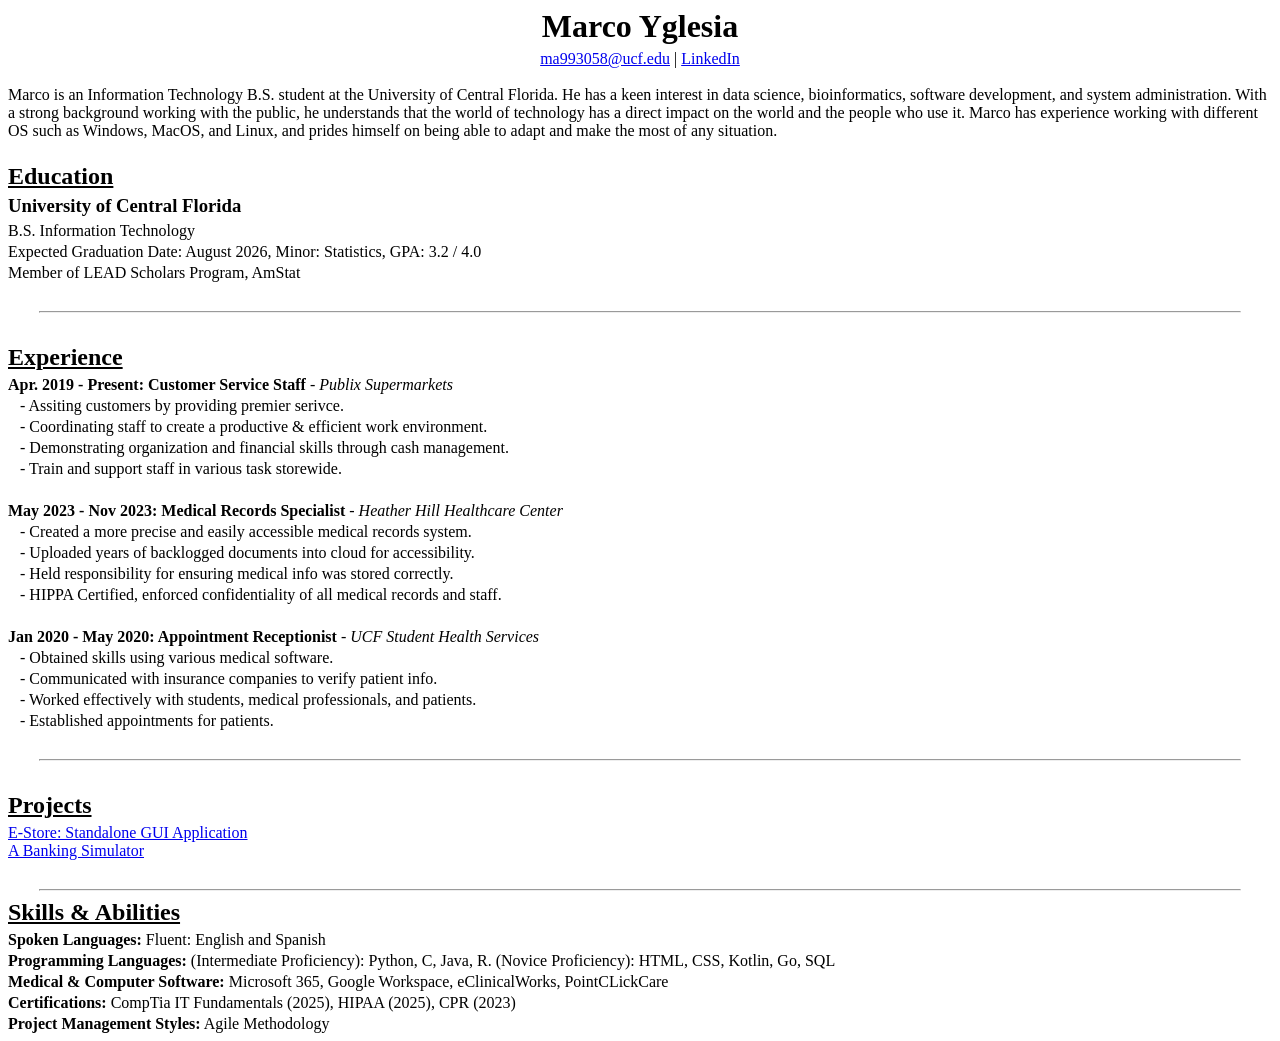
==== index.html @ aad91564 "Update index.html" ====
<!DOCTYPE html>
<html lang="en">
<head>
    <meta charset="UTF-8">
    <title>
        Resume - Marco Yglesia
    </title>

    <style>
    address {
        font-style: normal;
    }
    h1, h2, h3, p {
        margin: 5px 0;
    }
    p {
    margin: 3px 0;
    }
</style>
    
</head>



<body>
    <header>
        <h1 align="center">
            Marco Yglesia
        </h1>

        <address align = "center">
            <a href = "mailto:ma993058@ucf.edu">ma993058@ucf.edu</a>
                 |
            <a href = "https://www.linkedin.com/in/marco-yglesia-aba0831a2/" target="_blank">LinkedIn</a>
        </address>
    </header>

    <main>
        <section>
            <br>
            Marco is an Information Technology B.S. student at the University of Central Florida. He has a keen interest in data science, bioinformatics,
            software development, and system administration. With a strong background working with the public, he understands that the world of technology has a
            direct impact on the world and the people who use it. Marco has experience working with different OS such as Windows, MacOS, and Linux, and prides himself
            on being able to adapt and make the most of any situation.
            <br>
            <br>
        </section>

        <section>
            <h2><u>Education</u></h2>
            <article>
                <h3>University of Central Florida</h3>
                <p>B.S. Information Technology</p>
                <p>Expected Graduation Date: August 2026, Minor: Statistics, GPA: 3.2 / 4.0</p>
                <p>Member of LEAD Scholars Program, AmStat</p>

            </article>
        </section>

        <br>
        <hr width="95%">
        <br>

        <section>
            <h2><u>Experience</u></h2>
            <article>
                <p><b>Apr. 2019 - Present: Customer Service Staff</b> - <i>Publix Supermarkets</i> </p>
                <p>&nbsp;&nbsp;&nbsp;- Assiting customers by providing premier serivce.</p>
                <p>&nbsp;&nbsp;&nbsp;- Coordinating staff to create a productive & efficient work environment.</p>
                <p>&nbsp;&nbsp;&nbsp;- Demonstrating organization and financial skills through cash management.</p>
                <p>&nbsp;&nbsp;&nbsp;- Train and support staff in various task storewide.</p>
                <p>&nbsp;</p>

                <p><b>May 2023 - Nov 2023: Medical Records Specialist</b> - <i>Heather Hill Healthcare Center</i></p>
                <p>&nbsp;&nbsp;&nbsp;- Created a more precise and easily accessible medical records system.</p>
                <p>&nbsp;&nbsp;&nbsp;- Uploaded years of backlogged documents into cloud for accessibility.</p>
                <p>&nbsp;&nbsp;&nbsp;- Held responsibility for ensuring medical info was stored correctly.</p>
                <p>&nbsp;&nbsp;&nbsp;- HIPPA Certified, enforced confidentiality of all medical records and staff.</p>
                <p>&nbsp;</p>

                <p><b>Jan 2020 - May 2020: Appointment Receptionist</b> - <i>UCF Student Health Services</i></p>
                <p>&nbsp;&nbsp;&nbsp;- Obtained skills using various medical software.</p>
                <p>&nbsp;&nbsp;&nbsp;- Communicated with insurance companies to verify patient info.</p>
                <p>&nbsp;&nbsp;&nbsp;- Worked effectively with students, medical professionals, and patients.</p>
                <p>&nbsp;&nbsp;&nbsp;- Established appointments for patients.</p>
                <p>&nbsp;</p>
            </article>
        </section>

        <hr width="95%">
        <br>

        <section>
            <h2><u>Projects</u></h2>
            <a href = "Resume_Project1.html" target="_blank">E-Store: Standalone GUI Application</a>
            <br>
            <a href = "Resume_Project2.html" target="_blank">A Banking Simulator</a>



            <p></p>

        </section>

        <br>
        <hr width="95%">

        <section>
            <h2><u>Skills & Abilities</u></h2>
            <p><b>Spoken Languages:</b>&nbsp;Fluent: English and Spanish</p>
            <p><b>Programming Languages:</b>&nbsp;(Intermediate Proficiency): Python, C, Java, R. (Novice Proficiency): HTML, CSS, Kotlin, Go, SQL</p>
            <p><b>Medical & Computer Software:</b>&nbsp;Microsoft 365, Google Workspace, eClinicalWorks, PointCLickCare</p>
            <p><b>Certifications:</b>&nbsp;CompTia IT Fundamentals (2025), HIPAA (2025), CPR (2023)</p>
            <p><b>Project Management Styles:</b>&nbsp;Agile Methodology</p>
        </section>

    </main>
</body>
</html>
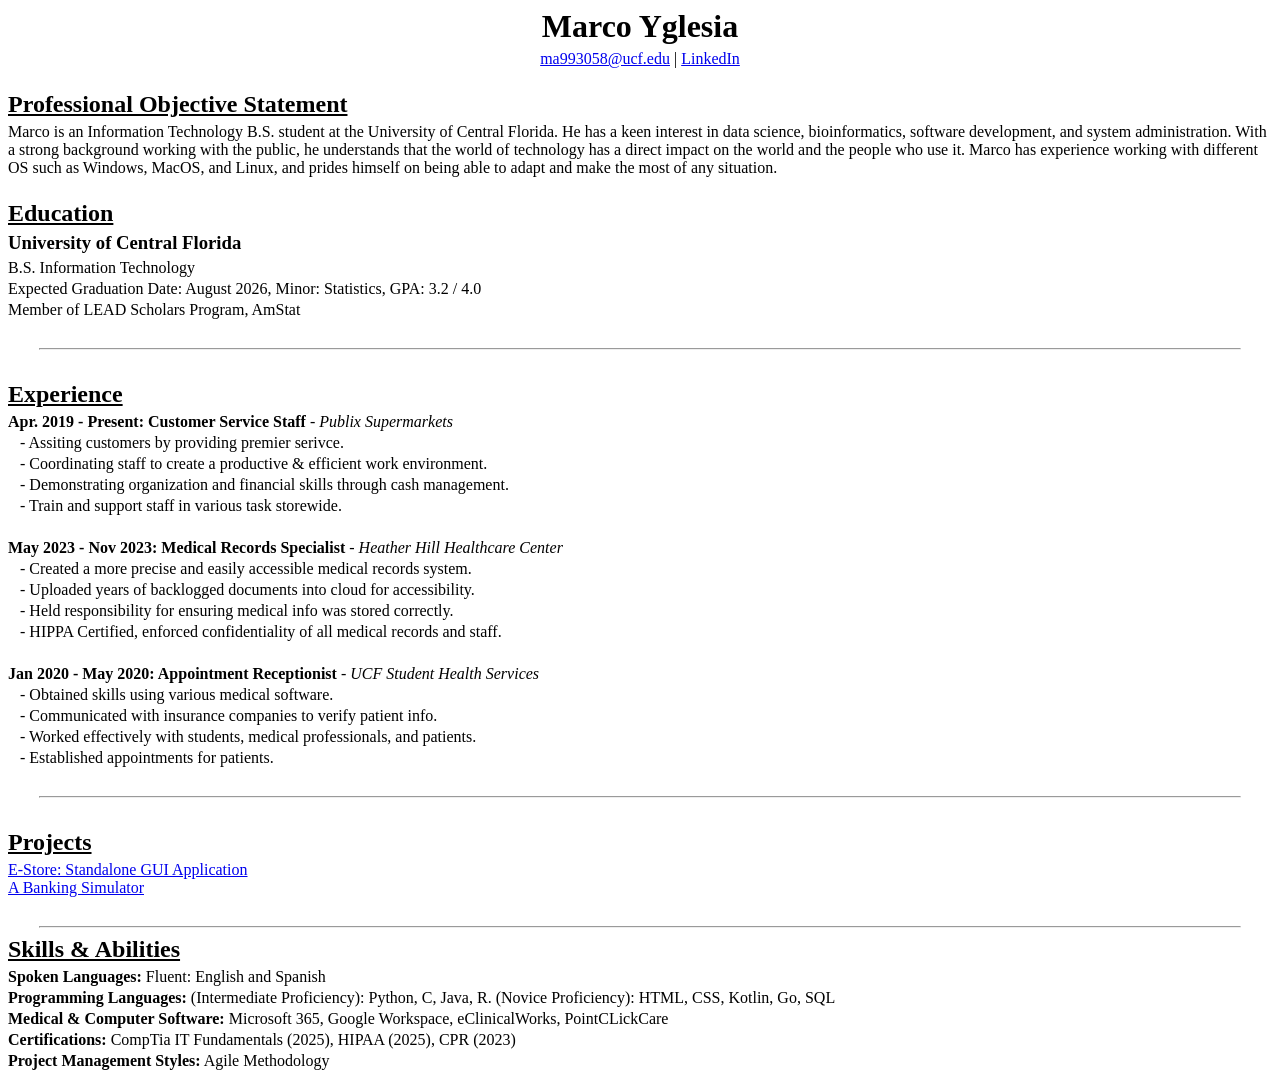
==== commit 61aafc29: "Update index.html" ====
--- a/index.html
+++ b/index.html
@@ -13,9 +13,15 @@
     h1, h2, h3, p {
         margin: 5px 0;
     }
+        h1 { 
+            text-align: center;
+        }
     p {
     margin: 3px 0;
     }
+    hr {
+    width: 95%;
+}
 </style>
     
 </head>
@@ -24,7 +30,7 @@
 
 <body>
     <header>
-        <h1 align="center">
+        <h1>
             Marco Yglesia
         </h1>
 
@@ -38,6 +44,7 @@
     <main>
         <section>
             <br>
+            <h2><u>Professional Objective Statement</u></h2>
             Marco is an Information Technology B.S. student at the University of Central Florida. He has a keen interest in data science, bioinformatics,
             software development, and system administration. With a strong background working with the public, he understands that the world of technology has a
             direct impact on the world and the people who use it. Marco has experience working with different OS such as Windows, MacOS, and Linux, and prides himself
@@ -58,12 +65,12 @@
         </section>
 
         <br>
-        <hr width="95%">
+        <hr>
         <br>
 
         <section>
             <h2><u>Experience</u></h2>
-            <article>
+    
                 <p><b>Apr. 2019 - Present: Customer Service Staff</b> - <i>Publix Supermarkets</i> </p>
                 <p>&nbsp;&nbsp;&nbsp;- Assiting customers by providing premier serivce.</p>
                 <p>&nbsp;&nbsp;&nbsp;- Coordinating staff to create a productive & efficient work environment.</p>
@@ -84,10 +91,9 @@
                 <p>&nbsp;&nbsp;&nbsp;- Worked effectively with students, medical professionals, and patients.</p>
                 <p>&nbsp;&nbsp;&nbsp;- Established appointments for patients.</p>
                 <p>&nbsp;</p>
-            </article>
         </section>
 
-        <hr width="95%">
+        <hr>
         <br>
 
         <section>
@@ -103,7 +109,7 @@
         </section>
 
         <br>
-        <hr width="95%">
+        <hr>
 
         <section>
             <h2><u>Skills & Abilities</u></h2>
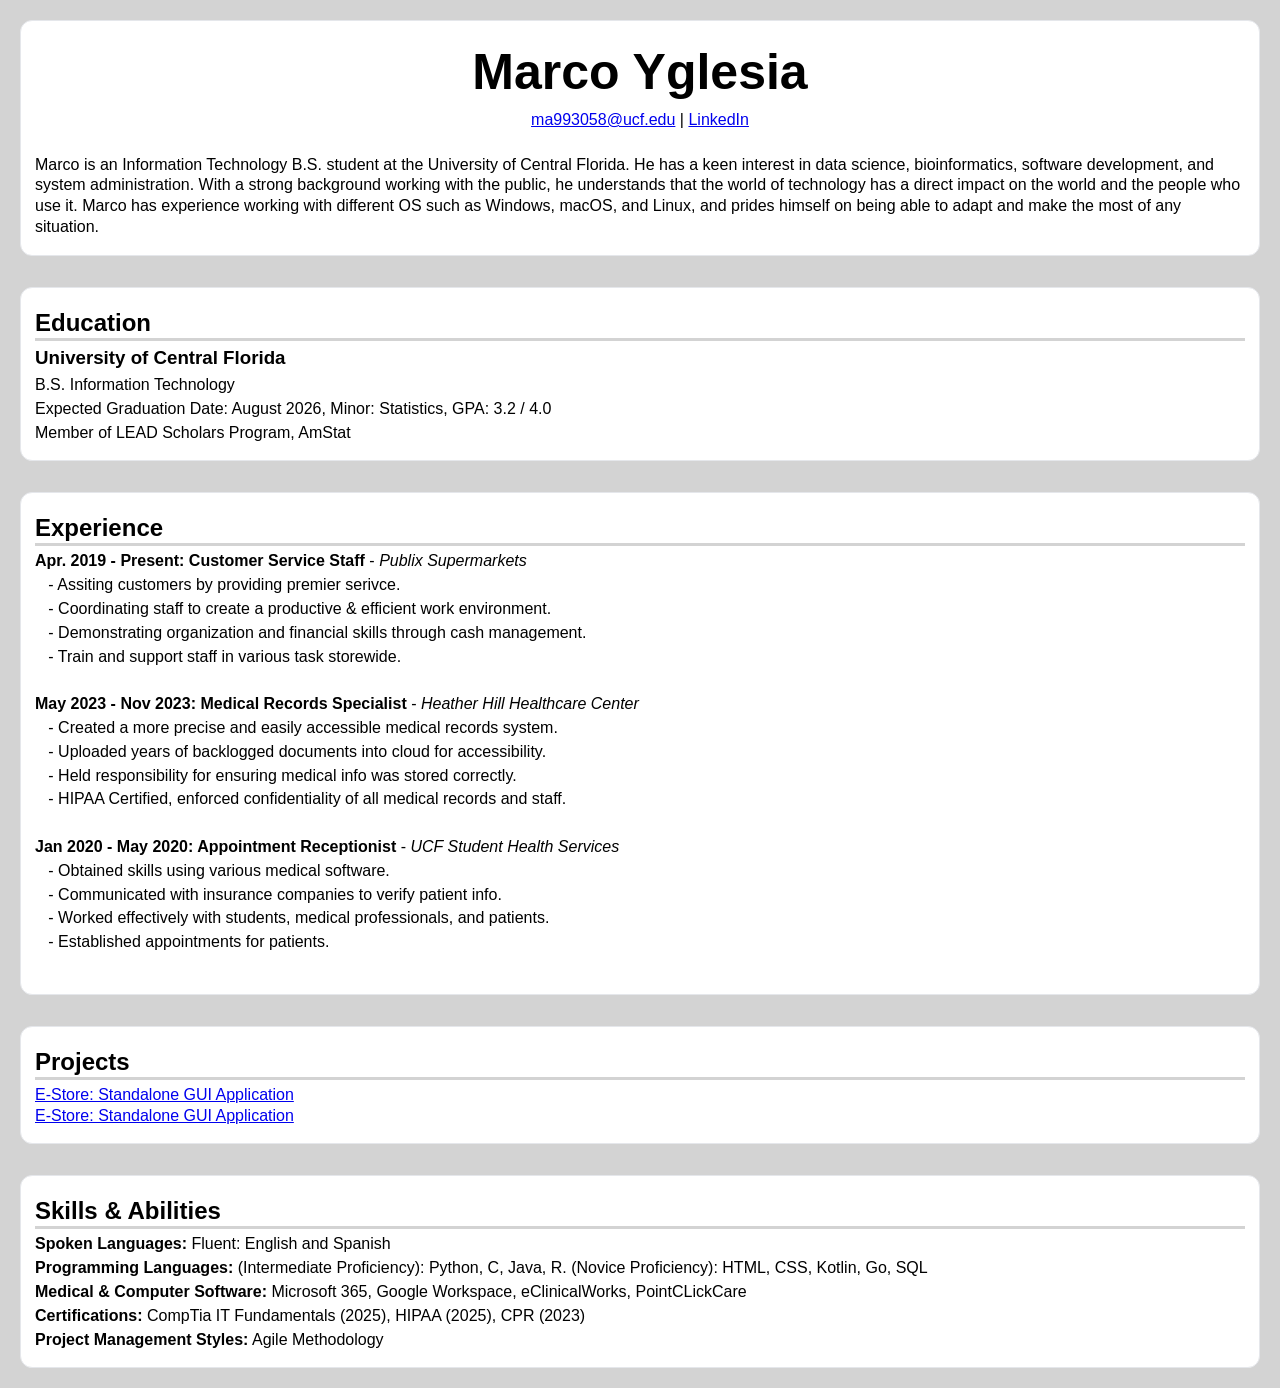
==== commit 4f0bda04: "Rename Resume.html to index.html" ====
--- a/index.html
+++ b/index.html
@@ -1,125 +1,112 @@
 <!DOCTYPE html>
 <html lang="en">
 <head>
+    <link rel="stylesheet" href="ResumeStyle.css">
     <meta charset="UTF-8">
+    <meta name="viewport" content="width=device-width, initial-scale=1.0">
     <title>
         Resume - Marco Yglesia
     </title>
+</head>
 
-    <style>
+<style>
     address {
         font-style: normal;
     }
     h1, h2, h3, p {
         margin: 5px 0;
     }
-        h1 { 
-            text-align: center;
-        }
     p {
-    margin: 3px 0;
+        margin: 3px 0;
     }
-    hr {
-    width: 95%;
-}
 </style>
-    
-</head>
+
+<body>
+<header class="card">
+    <h1>
+        Marco Yglesia
+    </h1>
+    <address align = "center">
+        <a href = "mailto:ma993058@ucf.edu" target="_blank">ma993058@ucf.edu</a>
+        |
+        <a href = "https://www.linkedin.com/in/marco-yglesia-aba0831a2/" target="_blank">LinkedIn</a>
+    </address>
+    <br>
+    <p>
+        Marco is an Information Technology B.S. student at the University of Central Florida. He has a keen interest in data science, bioinformatics,
+        software development, and system administration. With a strong background working with the public, he understands that the world of technology has a
+        direct impact on the world and the people who use it. Marco has experience working with different OS such as Windows, macOS, and Linux, and prides himself
+        on being able to adapt and make the most of any situation.
+    </p>
+</header>
+
+<br>
+
+<main>
+    <section class="card">
+        <h2>Education</h2>
+        <article>
+            <h3>University of Central Florida</h3>
+            <p>B.S. Information Technology</p>
+            <p>Expected Graduation Date: August 2026, Minor: Statistics, GPA: 3.2 / 4.0</p>
+            <p>Member of LEAD Scholars Program, AmStat</p>
+
+        </article>
+    </section>
+
+    <br>
+
+    <section class="card">
+        <h2>Experience</h2>
+        <article>
+            <p><b>Apr. 2019 - Present: Customer Service Staff</b> - <i>Publix Supermarkets</i> </p>
+            <p>&nbsp;&nbsp;&nbsp;- Assiting customers by providing premier serivce.</p>
+            <p>&nbsp;&nbsp;&nbsp;- Coordinating staff to create a productive & efficient work environment.</p>
+            <p>&nbsp;&nbsp;&nbsp;- Demonstrating organization and financial skills through cash management.</p>
+            <p>&nbsp;&nbsp;&nbsp;- Train and support staff in various task storewide.</p>
+            <p>&nbsp;</p>
+
+            <p><b>May 2023 - Nov 2023: Medical Records Specialist</b> - <i>Heather Hill Healthcare Center</i></p>
+            <p>&nbsp;&nbsp;&nbsp;- Created a more precise and easily accessible medical records system.</p>
+            <p>&nbsp;&nbsp;&nbsp;- Uploaded years of backlogged documents into cloud for accessibility.</p>
+            <p>&nbsp;&nbsp;&nbsp;- Held responsibility for ensuring medical info was stored correctly.</p>
+            <p>&nbsp;&nbsp;&nbsp;- HIPAA Certified, enforced confidentiality of all medical records and staff.</p>
+            <p>&nbsp;</p>
+
+            <p><b>Jan 2020 - May 2020: Appointment Receptionist</b> - <i>UCF Student Health Services</i></p>
+            <p>&nbsp;&nbsp;&nbsp;- Obtained skills using various medical software.</p>
+            <p>&nbsp;&nbsp;&nbsp;- Communicated with insurance companies to verify patient info.</p>
+            <p>&nbsp;&nbsp;&nbsp;- Worked effectively with students, medical professionals, and patients.</p>
+            <p>&nbsp;&nbsp;&nbsp;- Established appointments for patients.</p>
+            <p>&nbsp;</p>
+        </article>
+    </section>
+
+    <br>
+
+    <section class="card">
+        <h2>Projects</h2>
+        <a href = "mailto:ma993058@ucf.edu" target="_blank">E-Store: Standalone GUI Application</a>
+        <br>
+        <a href = "mailto:ma993058@ucf.edu" target="_blank">E-Store: Standalone GUI Application</a>
 
 
 
-<body>
-    <header>
-        <h1>
-            Marco Yglesia
-        </h1>
+        <p></p>
 
-        <address align = "center">
-            <a href = "mailto:ma993058@ucf.edu">ma993058@ucf.edu</a>
-                 |
-            <a href = "https://www.linkedin.com/in/marco-yglesia-aba0831a2/" target="_blank">LinkedIn</a>
-        </address>
-    </header>
+    </section>
 
-    <main>
-        <section>
-            <br>
-            <h2><u>Professional Objective Statement</u></h2>
-            Marco is an Information Technology B.S. student at the University of Central Florida. He has a keen interest in data science, bioinformatics,
-            software development, and system administration. With a strong background working with the public, he understands that the world of technology has a
-            direct impact on the world and the people who use it. Marco has experience working with different OS such as Windows, MacOS, and Linux, and prides himself
-            on being able to adapt and make the most of any situation.
-            <br>
-            <br>
-        </section>
+    <br>
 
-        <section>
-            <h2><u>Education</u></h2>
-            <article>
-                <h3>University of Central Florida</h3>
-                <p>B.S. Information Technology</p>
-                <p>Expected Graduation Date: August 2026, Minor: Statistics, GPA: 3.2 / 4.0</p>
-                <p>Member of LEAD Scholars Program, AmStat</p>
+    <section class="card">
+        <h2>Skills & Abilities</h2>
+        <p><b>Spoken Languages:</b>&nbsp;Fluent: English and Spanish</p>
+        <p><b>Programming Languages:</b>&nbsp;(Intermediate Proficiency): Python, C, Java, R. (Novice Proficiency): HTML, CSS, Kotlin, Go, SQL</p>
+        <p><b>Medical & Computer Software:</b>&nbsp;Microsoft 365, Google Workspace, eClinicalWorks, PointCLickCare</p>
+        <p><b>Certifications:</b>&nbsp;CompTia IT Fundamentals (2025), HIPAA (2025), CPR (2023)</p>
+        <p><b>Project Management Styles:</b>&nbsp;Agile Methodology</p>
+    </section>
 
-            </article>
-        </section>
-
-        <br>
-        <hr>
-        <br>
-
-        <section>
-            <h2><u>Experience</u></h2>
-    
-                <p><b>Apr. 2019 - Present: Customer Service Staff</b> - <i>Publix Supermarkets</i> </p>
-                <p>&nbsp;&nbsp;&nbsp;- Assiting customers by providing premier serivce.</p>
-                <p>&nbsp;&nbsp;&nbsp;- Coordinating staff to create a productive & efficient work environment.</p>
-                <p>&nbsp;&nbsp;&nbsp;- Demonstrating organization and financial skills through cash management.</p>
-                <p>&nbsp;&nbsp;&nbsp;- Train and support staff in various task storewide.</p>
-                <p>&nbsp;</p>
-
-                <p><b>May 2023 - Nov 2023: Medical Records Specialist</b> - <i>Heather Hill Healthcare Center</i></p>
-                <p>&nbsp;&nbsp;&nbsp;- Created a more precise and easily accessible medical records system.</p>
-                <p>&nbsp;&nbsp;&nbsp;- Uploaded years of backlogged documents into cloud for accessibility.</p>
-                <p>&nbsp;&nbsp;&nbsp;- Held responsibility for ensuring medical info was stored correctly.</p>
-                <p>&nbsp;&nbsp;&nbsp;- HIPPA Certified, enforced confidentiality of all medical records and staff.</p>
-                <p>&nbsp;</p>
-
-                <p><b>Jan 2020 - May 2020: Appointment Receptionist</b> - <i>UCF Student Health Services</i></p>
-                <p>&nbsp;&nbsp;&nbsp;- Obtained skills using various medical software.</p>
-                <p>&nbsp;&nbsp;&nbsp;- Communicated with insurance companies to verify patient info.</p>
-                <p>&nbsp;&nbsp;&nbsp;- Worked effectively with students, medical professionals, and patients.</p>
-                <p>&nbsp;&nbsp;&nbsp;- Established appointments for patients.</p>
-                <p>&nbsp;</p>
-        </section>
-
-        <hr>
-        <br>
-
-        <section>
-            <h2><u>Projects</u></h2>
-            <a href = "Resume_Project1.html" target="_blank">E-Store: Standalone GUI Application</a>
-            <br>
-            <a href = "Resume_Project2.html" target="_blank">A Banking Simulator</a>
-
-
-
-            <p></p>
-
-        </section>
-
-        <br>
-        <hr>
-
-        <section>
-            <h2><u>Skills & Abilities</u></h2>
-            <p><b>Spoken Languages:</b>&nbsp;Fluent: English and Spanish</p>
-            <p><b>Programming Languages:</b>&nbsp;(Intermediate Proficiency): Python, C, Java, R. (Novice Proficiency): HTML, CSS, Kotlin, Go, SQL</p>
-            <p><b>Medical & Computer Software:</b>&nbsp;Microsoft 365, Google Workspace, eClinicalWorks, PointCLickCare</p>
-            <p><b>Certifications:</b>&nbsp;CompTia IT Fundamentals (2025), HIPAA (2025), CPR (2023)</p>
-            <p><b>Project Management Styles:</b>&nbsp;Agile Methodology</p>
-        </section>
-
-    </main>
+</main>
 </body>
 </html>
--- a/ResumeStyle.css
+++ b/ResumeStyle.css
@@ -0,0 +1,55 @@
+body {
+    font-family: Arial, Helvetica, sans-serif;
+    background-color: LightGrey;
+    margin: 0;
+    padding: 15px;
+}
+
+body, main{
+    line-height: 1.3;
+}
+
+.card {
+    background: #ffffff;
+    border: 1px solid #e5e7eb;
+    border-radius: 12px;
+    padding: 14px;
+    margin: 5px;
+}
+
+
+h1 {
+    text-align: center;
+    font-size: 50px;
+    margin: 10px 0;
+}
+
+h2 {
+    border-bottom: lightgray 3px solid;
+}
+
+@media screen and (max-width: 412px) {
+    body{
+        padding: 10px;
+    }
+    h1 {
+        font-size: 30px;
+    }
+    .card {
+        padding: 10px;
+        border-radius: 10px;
+    }
+}
+
+@media screen and (max-width: 1024px) {
+    body {
+        padding: 25px;
+    }
+    h1 {
+        font-size: 55px;
+    }
+    .card {
+        padding: 20px;
+        border-radius: 15px;
+    }
+}
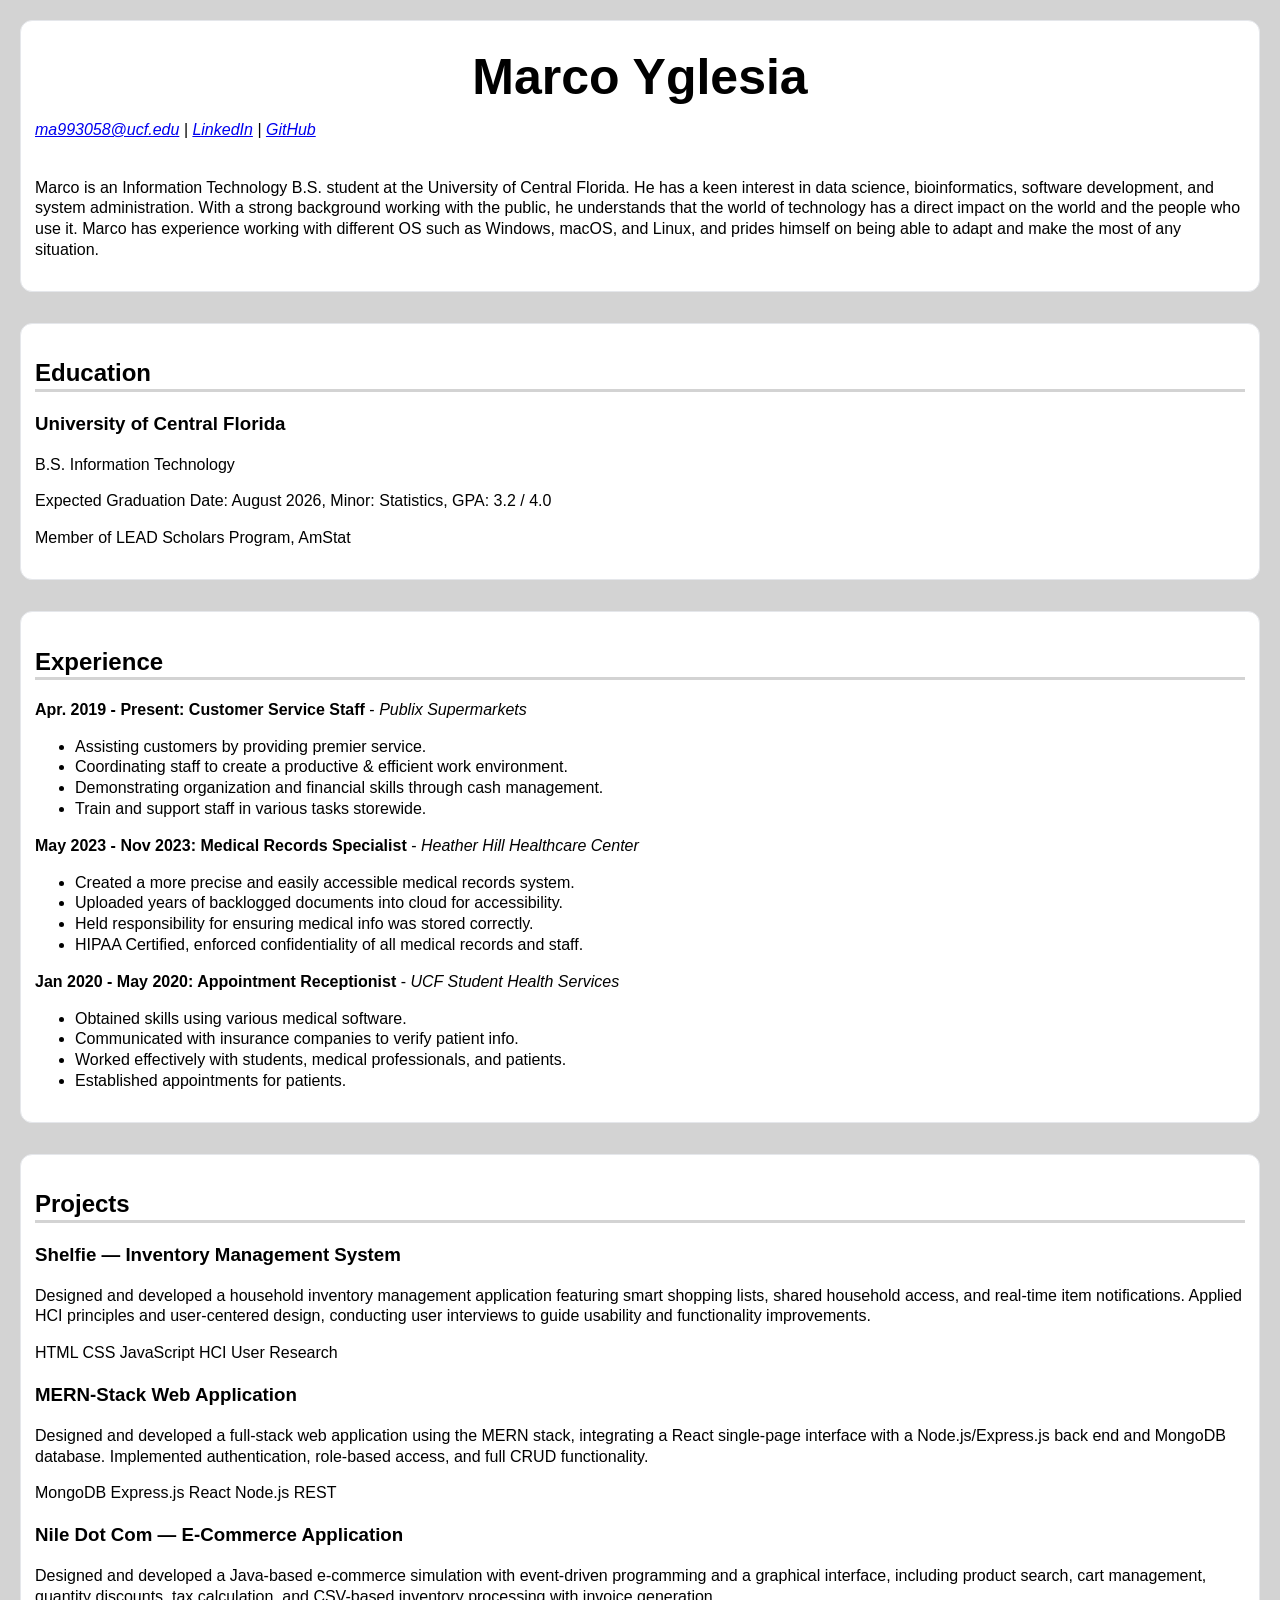
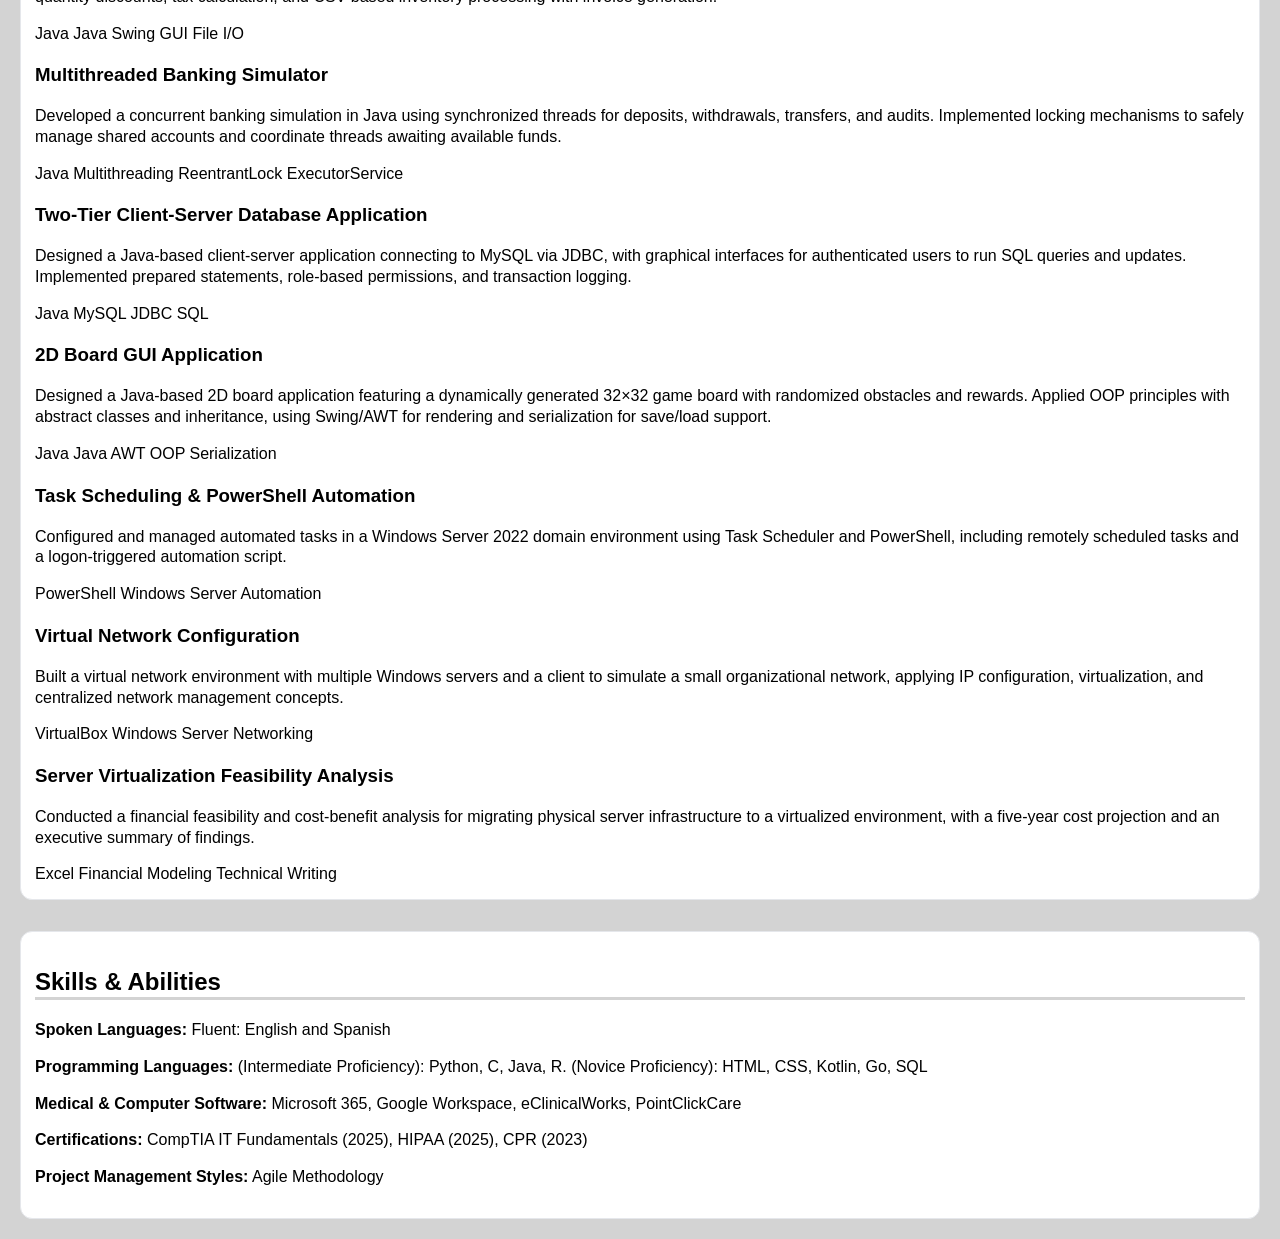
==== commit 9bb261de: "Update index.html" ====
--- a/index.html
+++ b/index.html
@@ -9,27 +9,17 @@
     </title>
 </head>
 
-<style>
-    address {
-        font-style: normal;
-    }
-    h1, h2, h3, p {
-        margin: 5px 0;
-    }
-    p {
-        margin: 3px 0;
-    }
-</style>
-
 <body>
 <header class="card">
     <h1>
         Marco Yglesia
     </h1>
-    <address align = "center">
-        <a href = "mailto:ma993058@ucf.edu" target="_blank">ma993058@ucf.edu</a>
+    <address>
+        <a href="mailto:ma993058@ucf.edu" target="_blank">ma993058@ucf.edu</a>
         |
-        <a href = "https://www.linkedin.com/in/marco-yglesia-aba0831a2/" target="_blank">LinkedIn</a>
+        <a href="https://www.linkedin.com/in/marco-yglesia-aba0831a2/" target="_blank">LinkedIn</a>
+        |
+        <a href="https://github.com/" target="_blank">GitHub</a>
     </address>
     <br>
     <p>
@@ -50,7 +40,6 @@
             <p>B.S. Information Technology</p>
             <p>Expected Graduation Date: August 2026, Minor: Statistics, GPA: 3.2 / 4.0</p>
             <p>Member of LEAD Scholars Program, AmStat</p>
-
         </article>
     </section>
 
@@ -59,26 +48,29 @@
     <section class="card">
         <h2>Experience</h2>
         <article>
-            <p><b>Apr. 2019 - Present: Customer Service Staff</b> - <i>Publix Supermarkets</i> </p>
-            <p>&nbsp;&nbsp;&nbsp;- Assiting customers by providing premier serivce.</p>
-            <p>&nbsp;&nbsp;&nbsp;- Coordinating staff to create a productive & efficient work environment.</p>
-            <p>&nbsp;&nbsp;&nbsp;- Demonstrating organization and financial skills through cash management.</p>
-            <p>&nbsp;&nbsp;&nbsp;- Train and support staff in various task storewide.</p>
-            <p>&nbsp;</p>
+            <p><b>Apr. 2019 - Present: Customer Service Staff</b> - <i>Publix Supermarkets</i></p>
+            <ul>
+                <li>Assisting customers by providing premier service.</li>
+                <li>Coordinating staff to create a productive & efficient work environment.</li>
+                <li>Demonstrating organization and financial skills through cash management.</li>
+                <li>Train and support staff in various tasks storewide.</li>
+            </ul>
 
             <p><b>May 2023 - Nov 2023: Medical Records Specialist</b> - <i>Heather Hill Healthcare Center</i></p>
-            <p>&nbsp;&nbsp;&nbsp;- Created a more precise and easily accessible medical records system.</p>
-            <p>&nbsp;&nbsp;&nbsp;- Uploaded years of backlogged documents into cloud for accessibility.</p>
-            <p>&nbsp;&nbsp;&nbsp;- Held responsibility for ensuring medical info was stored correctly.</p>
-            <p>&nbsp;&nbsp;&nbsp;- HIPAA Certified, enforced confidentiality of all medical records and staff.</p>
-            <p>&nbsp;</p>
+            <ul>
+                <li>Created a more precise and easily accessible medical records system.</li>
+                <li>Uploaded years of backlogged documents into cloud for accessibility.</li>
+                <li>Held responsibility for ensuring medical info was stored correctly.</li>
+                <li>HIPAA Certified, enforced confidentiality of all medical records and staff.</li>
+            </ul>
 
             <p><b>Jan 2020 - May 2020: Appointment Receptionist</b> - <i>UCF Student Health Services</i></p>
-            <p>&nbsp;&nbsp;&nbsp;- Obtained skills using various medical software.</p>
-            <p>&nbsp;&nbsp;&nbsp;- Communicated with insurance companies to verify patient info.</p>
-            <p>&nbsp;&nbsp;&nbsp;- Worked effectively with students, medical professionals, and patients.</p>
-            <p>&nbsp;&nbsp;&nbsp;- Established appointments for patients.</p>
-            <p>&nbsp;</p>
+            <ul>
+                <li>Obtained skills using various medical software.</li>
+                <li>Communicated with insurance companies to verify patient info.</li>
+                <li>Worked effectively with students, medical professionals, and patients.</li>
+                <li>Established appointments for patients.</li>
+            </ul>
         </article>
     </section>
 
@@ -86,14 +78,107 @@
 
     <section class="card">
         <h2>Projects</h2>
-        <a href = "mailto:ma993058@ucf.edu" target="_blank">E-Store: Standalone GUI Application</a>
-        <br>
-        <a href = "mailto:ma993058@ucf.edu" target="_blank">E-Store: Standalone GUI Application</a>
+        <div class="project-grid">
 
+            <article class="project">
+                <h3>Shelfie — Inventory Management System</h3>
+                <p>Designed and developed a household inventory management application featuring smart shopping lists, shared household access, and real-time item notifications. Applied HCI principles and user-centered design, conducting user interviews to guide usability and functionality improvements.</p>
+                <div class="tags">
+                    <span class="tag">HTML</span>
+                    <span class="tag">CSS</span>
+                    <span class="tag">JavaScript</span>
+                    <span class="tag">HCI</span>
+                    <span class="tag">User Research</span>
+                </div>
+            </article>
 
+            <article class="project">
+                <h3>MERN-Stack Web Application</h3>
+                <p>Designed and developed a full-stack web application using the MERN stack, integrating a React single-page interface with a Node.js/Express.js back end and MongoDB database. Implemented authentication, role-based access, and full CRUD functionality.</p>
+                <div class="tags">
+                    <span class="tag">MongoDB</span>
+                    <span class="tag">Express.js</span>
+                    <span class="tag">React</span>
+                    <span class="tag">Node.js</span>
+                    <span class="tag">REST</span>
+                </div>
+            </article>
 
-        <p></p>
+            <article class="project">
+                <h3>Nile Dot Com — E-Commerce Application</h3>
+                <p>Designed and developed a Java-based e-commerce simulation with event-driven programming and a graphical interface, including product search, cart management, quantity discounts, tax calculation, and CSV-based inventory processing with invoice generation.</p>
+                <div class="tags">
+                    <span class="tag">Java</span>
+                    <span class="tag">Java Swing</span>
+                    <span class="tag">GUI</span>
+                    <span class="tag">File I/O</span>
+                </div>
+            </article>
 
+            <article class="project">
+                <h3>Multithreaded Banking Simulator</h3>
+                <p>Developed a concurrent banking simulation in Java using synchronized threads for deposits, withdrawals, transfers, and audits. Implemented locking mechanisms to safely manage shared accounts and coordinate threads awaiting available funds.</p>
+                <div class="tags">
+                    <span class="tag">Java</span>
+                    <span class="tag">Multithreading</span>
+                    <span class="tag">ReentrantLock</span>
+                    <span class="tag">ExecutorService</span>
+                </div>
+            </article>
+
+            <article class="project">
+                <h3>Two-Tier Client-Server Database Application</h3>
+                <p>Designed a Java-based client-server application connecting to MySQL via JDBC, with graphical interfaces for authenticated users to run SQL queries and updates. Implemented prepared statements, role-based permissions, and transaction logging.</p>
+                <div class="tags">
+                    <span class="tag">Java</span>
+                    <span class="tag">MySQL</span>
+                    <span class="tag">JDBC</span>
+                    <span class="tag">SQL</span>
+                </div>
+            </article>
+
+            <article class="project">
+                <h3>2D Board GUI Application</h3>
+                <p>Designed a Java-based 2D board application featuring a dynamically generated 32×32 game board with randomized obstacles and rewards. Applied OOP principles with abstract classes and inheritance, using Swing/AWT for rendering and serialization for save/load support.</p>
+                <div class="tags">
+                    <span class="tag">Java</span>
+                    <span class="tag">Java AWT</span>
+                    <span class="tag">OOP</span>
+                    <span class="tag">Serialization</span>
+                </div>
+            </article>
+
+            <article class="project">
+                <h3>Task Scheduling & PowerShell Automation</h3>
+                <p>Configured and managed automated tasks in a Windows Server 2022 domain environment using Task Scheduler and PowerShell, including remotely scheduled tasks and a logon-triggered automation script.</p>
+                <div class="tags">
+                    <span class="tag">PowerShell</span>
+                    <span class="tag">Windows Server</span>
+                    <span class="tag">Automation</span>
+                </div>
+            </article>
+
+            <article class="project">
+                <h3>Virtual Network Configuration</h3>
+                <p>Built a virtual network environment with multiple Windows servers and a client to simulate a small organizational network, applying IP configuration, virtualization, and centralized network management concepts.</p>
+                <div class="tags">
+                    <span class="tag">VirtualBox</span>
+                    <span class="tag">Windows Server</span>
+                    <span class="tag">Networking</span>
+                </div>
+            </article>
+
+            <article class="project">
+                <h3>Server Virtualization Feasibility Analysis</h3>
+                <p>Conducted a financial feasibility and cost-benefit analysis for migrating physical server infrastructure to a virtualized environment, with a five-year cost projection and an executive summary of findings.</p>
+                <div class="tags">
+                    <span class="tag">Excel</span>
+                    <span class="tag">Financial Modeling</span>
+                    <span class="tag">Technical Writing</span>
+                </div>
+            </article>
+
+        </div>
     </section>
 
     <br>
@@ -102,8 +187,8 @@
         <h2>Skills & Abilities</h2>
         <p><b>Spoken Languages:</b>&nbsp;Fluent: English and Spanish</p>
         <p><b>Programming Languages:</b>&nbsp;(Intermediate Proficiency): Python, C, Java, R. (Novice Proficiency): HTML, CSS, Kotlin, Go, SQL</p>
-        <p><b>Medical & Computer Software:</b>&nbsp;Microsoft 365, Google Workspace, eClinicalWorks, PointCLickCare</p>
-        <p><b>Certifications:</b>&nbsp;CompTia IT Fundamentals (2025), HIPAA (2025), CPR (2023)</p>
+        <p><b>Medical & Computer Software:</b>&nbsp;Microsoft 365, Google Workspace, eClinicalWorks, PointClickCare</p>
+        <p><b>Certifications:</b>&nbsp;CompTIA IT Fundamentals (2025), HIPAA (2025), CPR (2023)</p>
         <p><b>Project Management Styles:</b>&nbsp;Agile Methodology</p>
     </section>
 
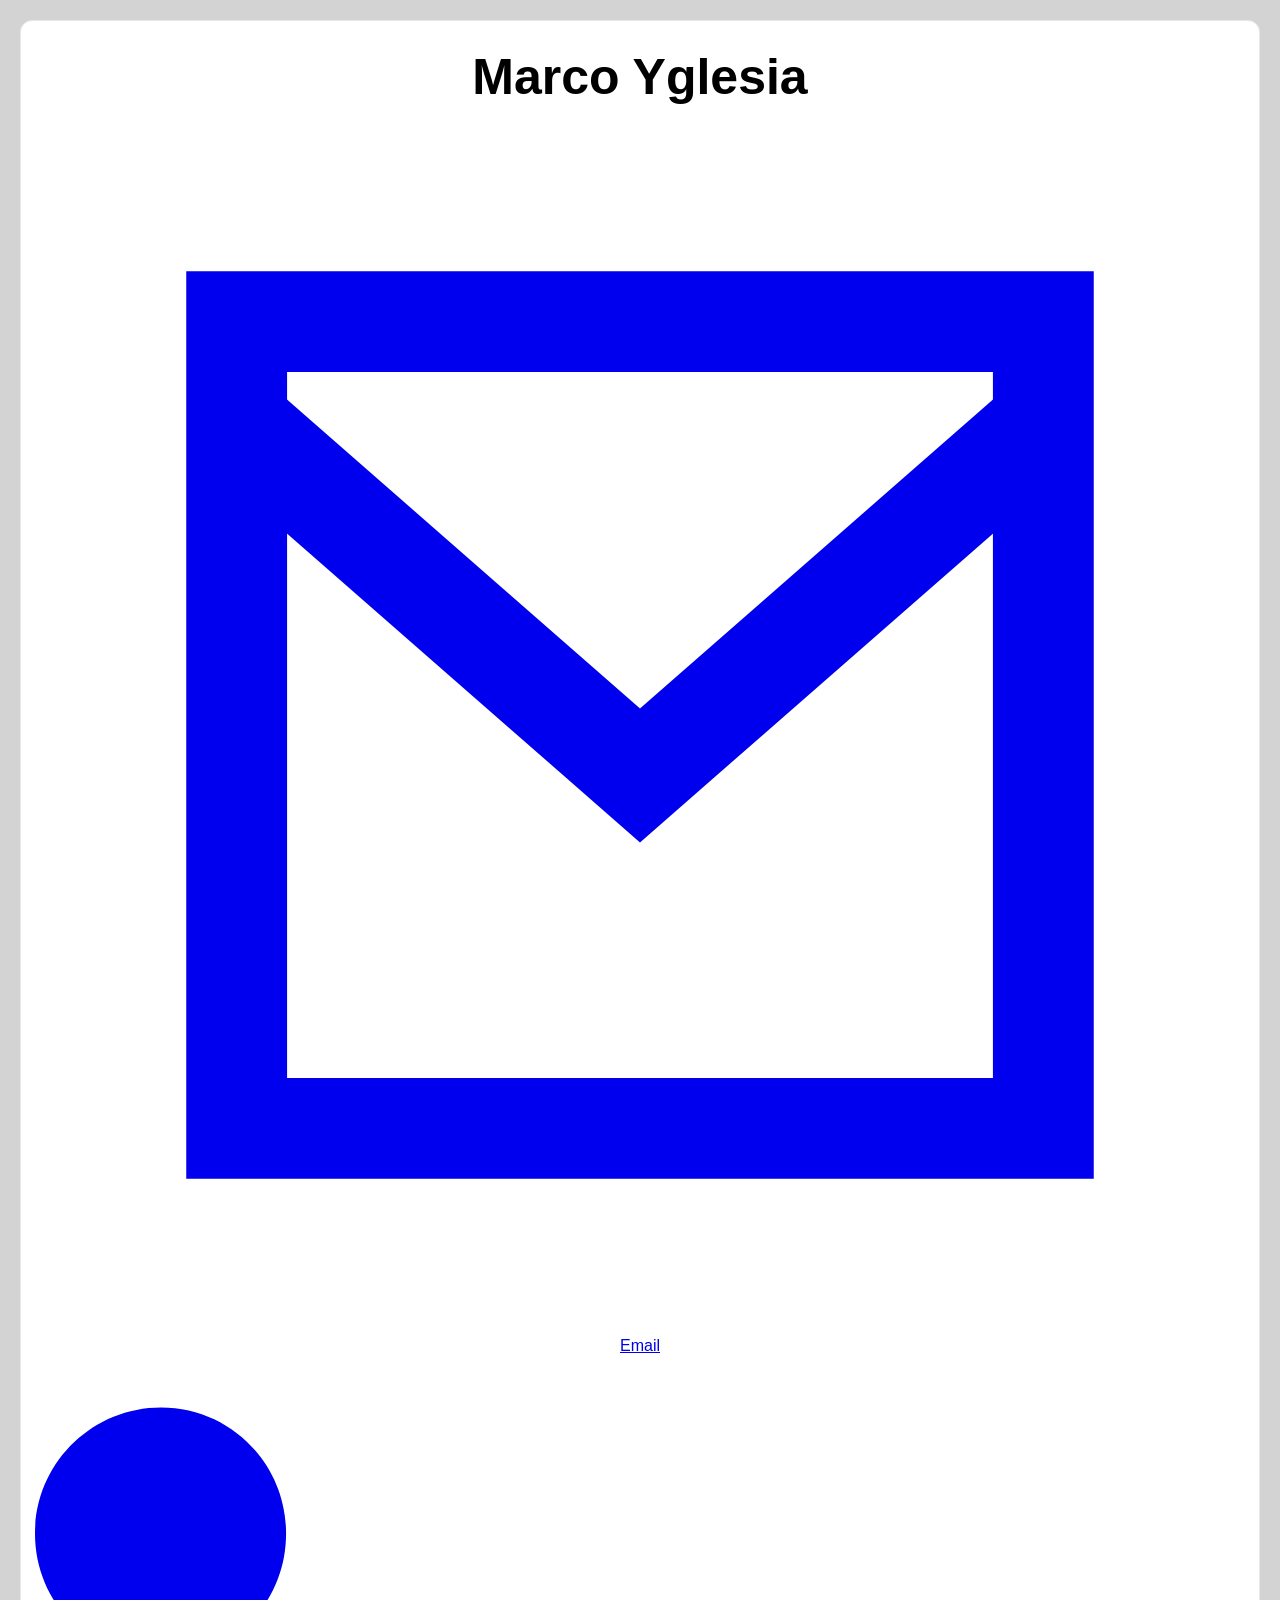
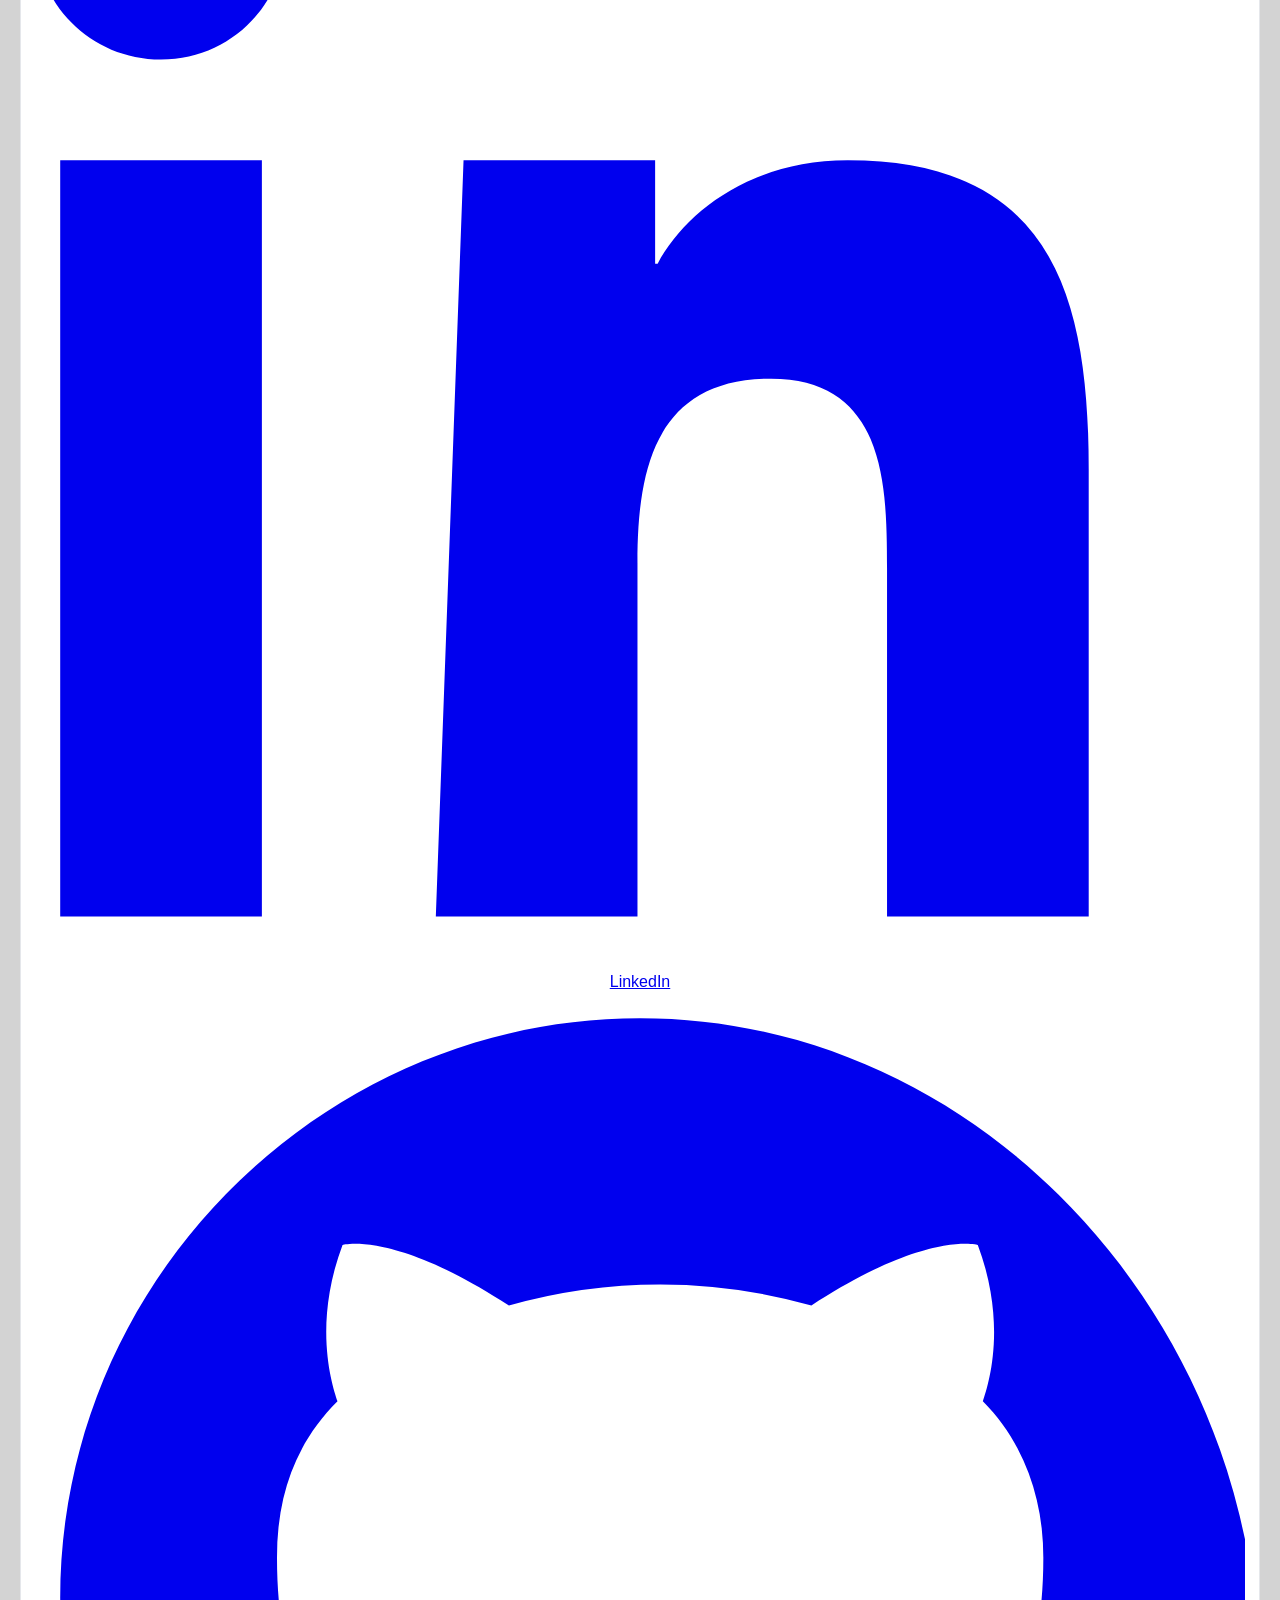
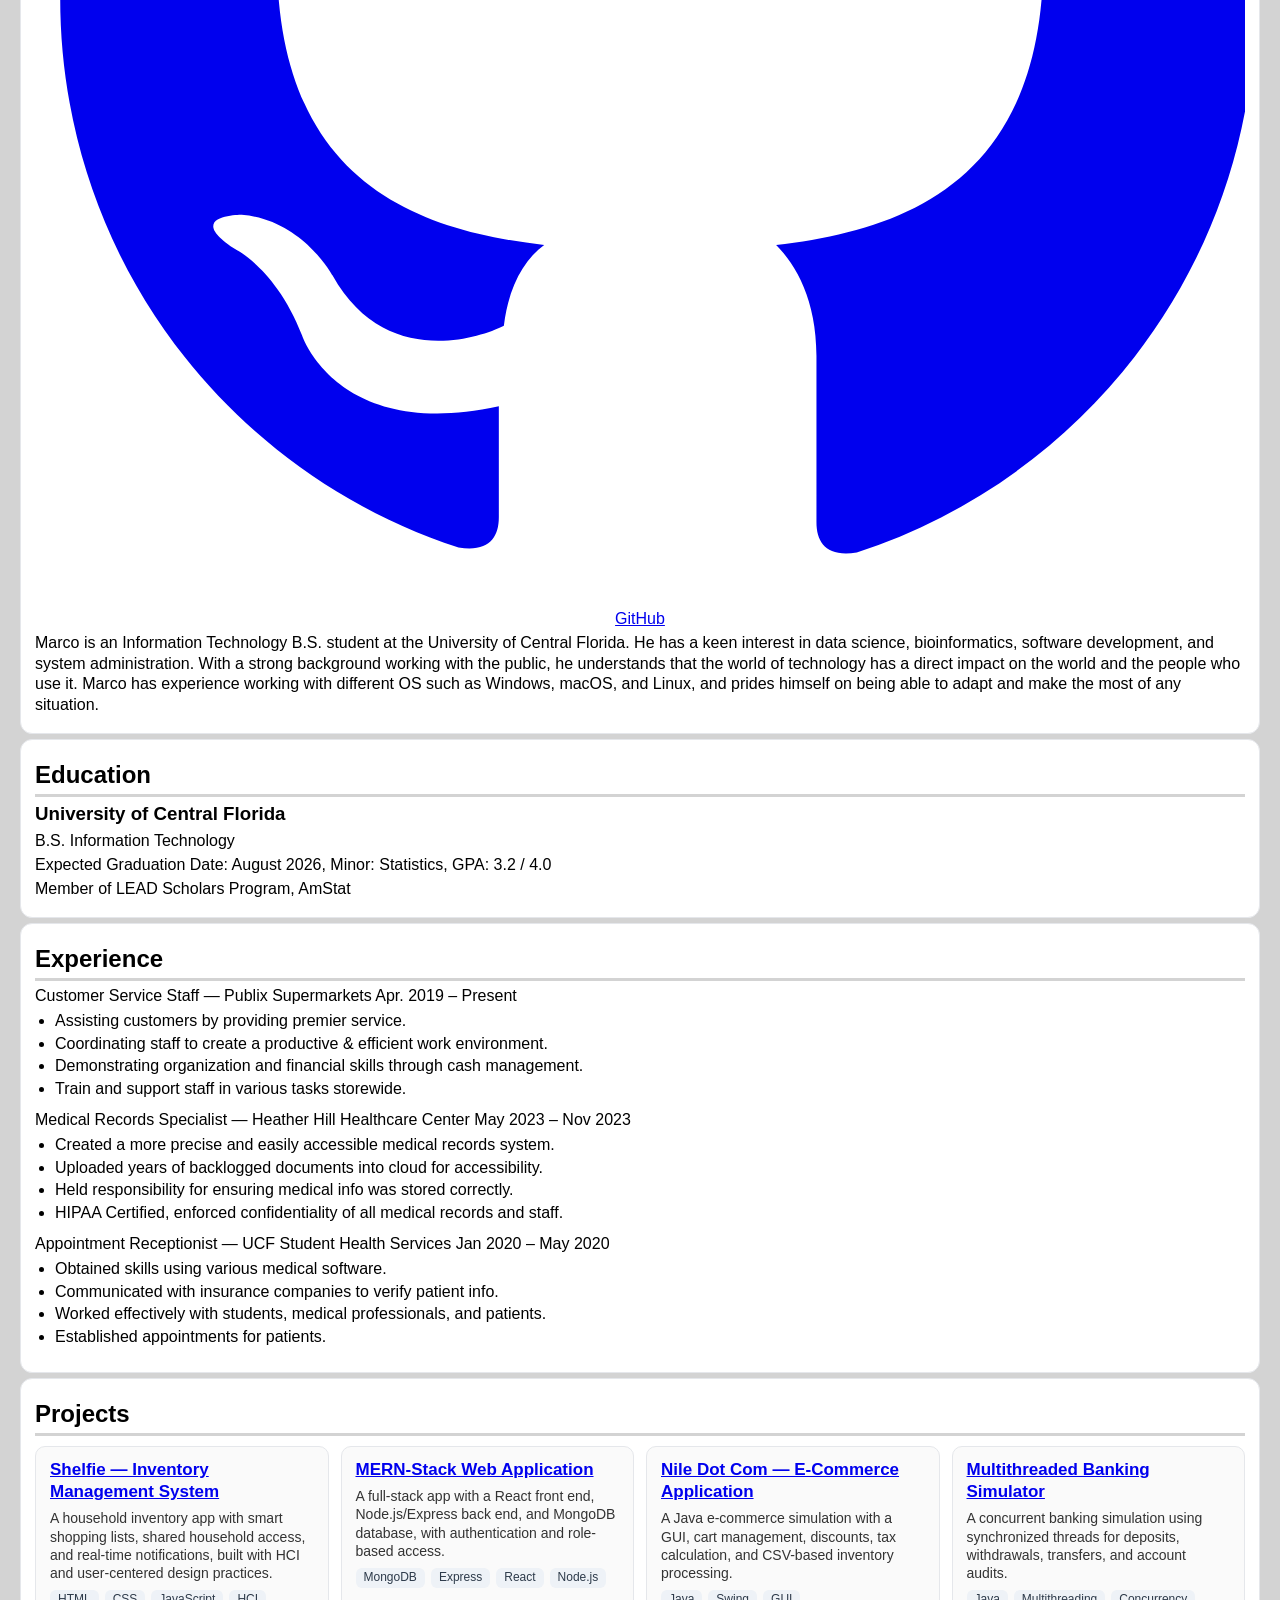
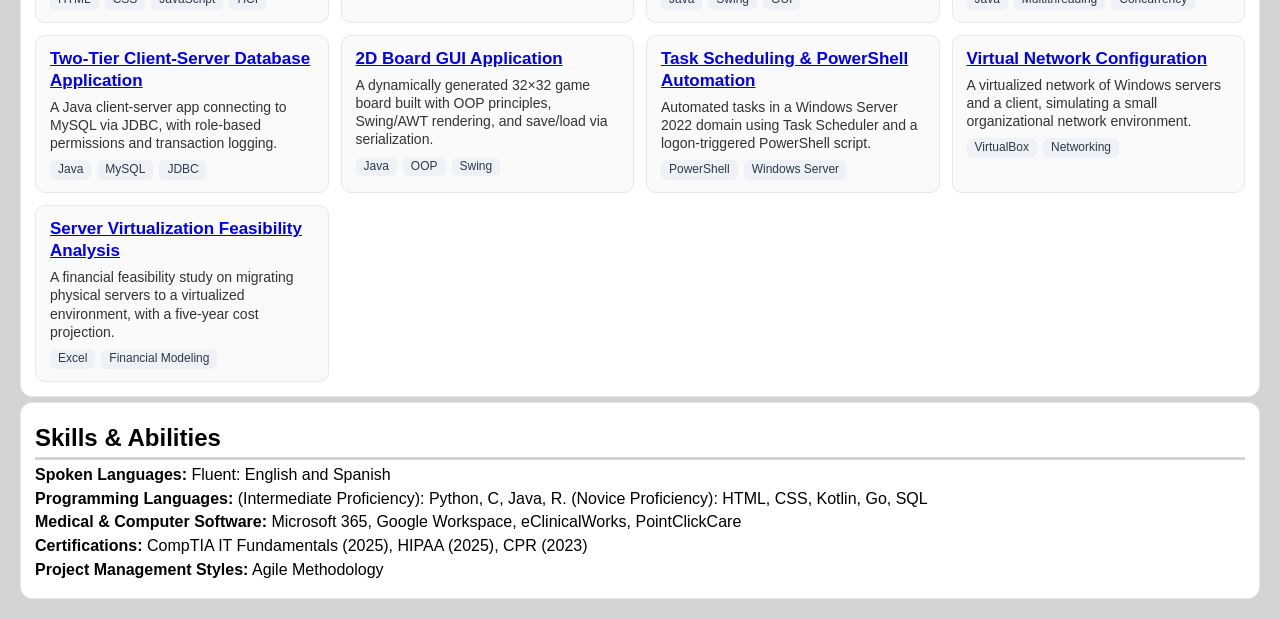
==== commit 22d7f983: "Update index.html" ====
--- a/index.html
+++ b/index.html
@@ -1,197 +1,169 @@
 <!DOCTYPE html>
 <html lang="en">
 <head>
+    <link rel="preconnect" href="https://fonts.googleapis.com">
+    <link rel="preconnect" href="https://fonts.gstatic.com" crossorigin>
+    <link href="https://fonts.googleapis.com/css2?family=Inter:wght@400;500;600&family=Space+Grotesk:wght@600;700&display=swap" rel="stylesheet">
     <link rel="stylesheet" href="ResumeStyle.css">
     <meta charset="UTF-8">
     <meta name="viewport" content="width=device-width, initial-scale=1.0">
-    <title>
-        Resume - Marco Yglesia
-    </title>
+    <title>Resume - Marco Yglesia</title>
 </head>
 
 <body>
-<header class="card">
-    <h1>
-        Marco Yglesia
-    </h1>
-    <address>
-        <a href="mailto:ma993058@ucf.edu" target="_blank">ma993058@ucf.edu</a>
-        |
-        <a href="https://www.linkedin.com/in/marco-yglesia-aba0831a2/" target="_blank">LinkedIn</a>
-        |
-        <a href="https://github.com/" target="_blank">GitHub</a>
-    </address>
-    <br>
-    <p>
-        Marco is an Information Technology B.S. student at the University of Central Florida. He has a keen interest in data science, bioinformatics,
-        software development, and system administration. With a strong background working with the public, he understands that the world of technology has a
-        direct impact on the world and the people who use it. Marco has experience working with different OS such as Windows, macOS, and Linux, and prides himself
-        on being able to adapt and make the most of any situation.
-    </p>
-</header>
+<div class="wrap">
 
-<br>
+    <header class="card">
+        <h1>Marco Yglesia</h1>
+        <address>
+            <div class="contact-row">
+                <a class="contact-pill" href="mailto:ma993058@ucf.edu" target="_blank">
+                    <svg viewBox="0 0 24 24" fill="none" stroke="currentColor" stroke-width="2"><path d="M4 4h16v16H4z"/><path d="m4 6 8 7 8-7"/></svg>
+                    Email
+                </a>
+                <a class="contact-pill" href="https://www.linkedin.com/in/marco-yglesia-aba0831a2/" target="_blank">
+                    <svg viewBox="0 0 24 24" fill="currentColor"><path d="M4.98 3.5C4.98 4.88 3.9 6 2.5 6S0 4.88 0 3.5 1.12 1 2.5 1s2.48 1.12 2.48 2.5zM.5 8h4V23h-4zM8.5 8h3.8v2.05h.05c.53-1 1.83-2.05 3.77-2.05 4.03 0 4.78 2.66 4.78 6.12V23h-4v-6.9c0-1.65-.03-3.77-2.3-3.77-2.3 0-2.65 1.8-2.65 3.65V23h-4z"/></svg>
+                    LinkedIn
+                </a>
+                <a class="contact-pill" href="https://github.com/" target="_blank">
+                    <svg viewBox="0 0 24 24" fill="currentColor"><path d="M12 .5C5.7.5.5 5.7.5 12c0 5.1 3.3 9.4 7.9 10.9.6.1.8-.2.8-.6v-2.2c-3.2.7-3.9-1.4-3.9-1.4-.5-1.3-1.3-1.7-1.3-1.7-1.1-.7.1-.7.1-.7 1.2.1 1.8 1.2 1.8 1.2 1 1.8 2.8 1.3 3.4 1 .1-.8.4-1.3.8-1.6-2.6-.3-5.3-1.3-5.3-5.7 0-1.3.4-2.3 1.2-3.1-.1-.3-.5-1.5.1-3.1 0 0 1-.3 3.3 1.2a11 11 0 0 1 6 0c2.3-1.5 3.3-1.2 3.3-1.2.6 1.6.2 2.8.1 3.1.8.8 1.2 1.9 1.2 3.1 0 4.4-2.7 5.4-5.3 5.7.4.4.8 1.1.8 2.2v3.3c0 .4.2.7.8.6 4.6-1.5 7.9-5.8 7.9-10.9C23.5 5.7 18.3.5 12 .5z"/></svg>
+                    GitHub
+                </a>
+            </div>
+        </address>
+        <p>
+            Marco is an Information Technology B.S. student at the University of Central Florida. He has a keen interest in data science, bioinformatics,
+            software development, and system administration. With a strong background working with the public, he understands that the world of technology has a
+            direct impact on the world and the people who use it. Marco has experience working with different OS such as Windows, macOS, and Linux, and prides himself
+            on being able to adapt and make the most of any situation.
+        </p>
+    </header>
 
-<main>
-    <section class="card">
-        <h2>Education</h2>
-        <article>
-            <h3>University of Central Florida</h3>
-            <p>B.S. Information Technology</p>
-            <p>Expected Graduation Date: August 2026, Minor: Statistics, GPA: 3.2 / 4.0</p>
-            <p>Member of LEAD Scholars Program, AmStat</p>
-        </article>
-    </section>
+    <main>
+        <section class="card">
+            <h2>Education</h2>
+            <article>
+                <h3>University of Central Florida</h3>
+                <p>B.S. Information Technology</p>
+                <p>Expected Graduation Date: August 2026, Minor: Statistics, GPA: 3.2 / 4.0</p>
+                <p>Member of LEAD Scholars Program, AmStat</p>
+            </article>
+        </section>
 
-    <br>
+        <section class="card">
+            <h2>Experience</h2>
 
-    <section class="card">
-        <h2>Experience</h2>
-        <article>
-            <p><b>Apr. 2019 - Present: Customer Service Staff</b> - <i>Publix Supermarkets</i></p>
-            <ul>
-                <li>Assisting customers by providing premier service.</li>
-                <li>Coordinating staff to create a productive & efficient work environment.</li>
-                <li>Demonstrating organization and financial skills through cash management.</li>
-                <li>Train and support staff in various tasks storewide.</li>
-            </ul>
+            <div class="job">
+                <div class="job-heading">
+                    <span><span class="job-role">Customer Service Staff</span> — <span class="job-company">Publix Supermarkets</span></span>
+                    <span class="job-dates">Apr. 2019 – Present</span>
+                </div>
+                <ul>
+                    <li>Assisting customers by providing premier service.</li>
+                    <li>Coordinating staff to create a productive & efficient work environment.</li>
+                    <li>Demonstrating organization and financial skills through cash management.</li>
+                    <li>Train and support staff in various tasks storewide.</li>
+                </ul>
+            </div>
 
-            <p><b>May 2023 - Nov 2023: Medical Records Specialist</b> - <i>Heather Hill Healthcare Center</i></p>
-            <ul>
-                <li>Created a more precise and easily accessible medical records system.</li>
-                <li>Uploaded years of backlogged documents into cloud for accessibility.</li>
-                <li>Held responsibility for ensuring medical info was stored correctly.</li>
-                <li>HIPAA Certified, enforced confidentiality of all medical records and staff.</li>
-            </ul>
+            <div class="job">
+                <div class="job-heading">
+                    <span><span class="job-role">Medical Records Specialist</span> — <span class="job-company">Heather Hill Healthcare Center</span></span>
+                    <span class="job-dates">May 2023 – Nov 2023</span>
+                </div>
+                <ul>
+                    <li>Created a more precise and easily accessible medical records system.</li>
+                    <li>Uploaded years of backlogged documents into cloud for accessibility.</li>
+                    <li>Held responsibility for ensuring medical info was stored correctly.</li>
+                    <li>HIPAA Certified, enforced confidentiality of all medical records and staff.</li>
+                </ul>
+            </div>
 
-            <p><b>Jan 2020 - May 2020: Appointment Receptionist</b> - <i>UCF Student Health Services</i></p>
-            <ul>
-                <li>Obtained skills using various medical software.</li>
-                <li>Communicated with insurance companies to verify patient info.</li>
-                <li>Worked effectively with students, medical professionals, and patients.</li>
-                <li>Established appointments for patients.</li>
-            </ul>
-        </article>
-    </section>
+            <div class="job">
+                <div class="job-heading">
+                    <span><span class="job-role">Appointment Receptionist</span> — <span class="job-company">UCF Student Health Services</span></span>
+                    <span class="job-dates">Jan 2020 – May 2020</span>
+                </div>
+                <ul>
+                    <li>Obtained skills using various medical software.</li>
+                    <li>Communicated with insurance companies to verify patient info.</li>
+                    <li>Worked effectively with students, medical professionals, and patients.</li>
+                    <li>Established appointments for patients.</li>
+                </ul>
+            </div>
+        </section>
 
-    <br>
+        <section class="card">
+            <h2>Projects</h2>
+            <div class="project-grid">
 
-    <section class="card">
-        <h2>Projects</h2>
-        <div class="project-grid">
+                <article class="project">
+                    <h3><a href="projects/shelfie.html">Shelfie — Inventory Management System</a></h3>
+                    <p>A household inventory app with smart shopping lists, shared household access, and real-time notifications, built with HCI and user-centered design practices.</p>
+                    <div class="tags"><span class="tag">HTML</span><span class="tag">CSS</span><span class="tag">JavaScript</span><span class="tag">HCI</span></div>
+                </article>
 
-            <article class="project">
-                <h3>Shelfie — Inventory Management System</h3>
-                <p>Designed and developed a household inventory management application featuring smart shopping lists, shared household access, and real-time item notifications. Applied HCI principles and user-centered design, conducting user interviews to guide usability and functionality improvements.</p>
-                <div class="tags">
-                    <span class="tag">HTML</span>
-                    <span class="tag">CSS</span>
-                    <span class="tag">JavaScript</span>
-                    <span class="tag">HCI</span>
-                    <span class="tag">User Research</span>
-                </div>
-            </article>
+                <article class="project">
+                    <h3><a href="projects/mern-stack.html">MERN-Stack Web Application</a></h3>
+                    <p>A full-stack app with a React front end, Node.js/Express back end, and MongoDB database, with authentication and role-based access.</p>
+                    <div class="tags"><span class="tag">MongoDB</span><span class="tag">Express</span><span class="tag">React</span><span class="tag">Node.js</span></div>
+                </article>
 
-            <article class="project">
-                <h3>MERN-Stack Web Application</h3>
-                <p>Designed and developed a full-stack web application using the MERN stack, integrating a React single-page interface with a Node.js/Express.js back end and MongoDB database. Implemented authentication, role-based access, and full CRUD functionality.</p>
-                <div class="tags">
-                    <span class="tag">MongoDB</span>
-                    <span class="tag">Express.js</span>
-                    <span class="tag">React</span>
-                    <span class="tag">Node.js</span>
-                    <span class="tag">REST</span>
-                </div>
-            </article>
+                <article class="project">
+                    <h3><a href="projects/nile-dot-com.html">Nile Dot Com — E-Commerce Application</a></h3>
+                    <p>A Java e-commerce simulation with a GUI, cart management, discounts, tax calculation, and CSV-based inventory processing.</p>
+                    <div class="tags"><span class="tag">Java</span><span class="tag">Swing</span><span class="tag">GUI</span></div>
+                </article>
 
-            <article class="project">
-                <h3>Nile Dot Com — E-Commerce Application</h3>
-                <p>Designed and developed a Java-based e-commerce simulation with event-driven programming and a graphical interface, including product search, cart management, quantity discounts, tax calculation, and CSV-based inventory processing with invoice generation.</p>
-                <div class="tags">
-                    <span class="tag">Java</span>
-                    <span class="tag">Java Swing</span>
-                    <span class="tag">GUI</span>
-                    <span class="tag">File I/O</span>
-                </div>
-            </article>
+                <article class="project">
+                    <h3><a href="projects/banking-simulator.html">Multithreaded Banking Simulator</a></h3>
+                    <p>A concurrent banking simulation using synchronized threads for deposits, withdrawals, transfers, and account audits.</p>
+                    <div class="tags"><span class="tag">Java</span><span class="tag">Multithreading</span><span class="tag">Concurrency</span></div>
+                </article>
 
-            <article class="project">
-                <h3>Multithreaded Banking Simulator</h3>
-                <p>Developed a concurrent banking simulation in Java using synchronized threads for deposits, withdrawals, transfers, and audits. Implemented locking mechanisms to safely manage shared accounts and coordinate threads awaiting available funds.</p>
-                <div class="tags">
-                    <span class="tag">Java</span>
-                    <span class="tag">Multithreading</span>
-                    <span class="tag">ReentrantLock</span>
-                    <span class="tag">ExecutorService</span>
-                </div>
-            </article>
+                <article class="project">
+                    <h3><a href="projects/client-server-db.html">Two-Tier Client-Server Database Application</a></h3>
+                    <p>A Java client-server app connecting to MySQL via JDBC, with role-based permissions and transaction logging.</p>
+                    <div class="tags"><span class="tag">Java</span><span class="tag">MySQL</span><span class="tag">JDBC</span></div>
+                </article>
 
-            <article class="project">
-                <h3>Two-Tier Client-Server Database Application</h3>
-                <p>Designed a Java-based client-server application connecting to MySQL via JDBC, with graphical interfaces for authenticated users to run SQL queries and updates. Implemented prepared statements, role-based permissions, and transaction logging.</p>
-                <div class="tags">
-                    <span class="tag">Java</span>
-                    <span class="tag">MySQL</span>
-                    <span class="tag">JDBC</span>
-                    <span class="tag">SQL</span>
-                </div>
-            </article>
+                <article class="project">
+                    <h3><a href="projects/board-gui.html">2D Board GUI Application</a></h3>
+                    <p>A dynamically generated 32×32 game board built with OOP principles, Swing/AWT rendering, and save/load via serialization.</p>
+                    <div class="tags"><span class="tag">Java</span><span class="tag">OOP</span><span class="tag">Swing</span></div>
+                </article>
 
-            <article class="project">
-                <h3>2D Board GUI Application</h3>
-                <p>Designed a Java-based 2D board application featuring a dynamically generated 32×32 game board with randomized obstacles and rewards. Applied OOP principles with abstract classes and inheritance, using Swing/AWT for rendering and serialization for save/load support.</p>
-                <div class="tags">
-                    <span class="tag">Java</span>
-                    <span class="tag">Java AWT</span>
-                    <span class="tag">OOP</span>
-                    <span class="tag">Serialization</span>
-                </div>
-            </article>
+                <article class="project">
+                    <h3><a href="projects/task-scheduling.html">Task Scheduling & PowerShell Automation</a></h3>
+                    <p>Automated tasks in a Windows Server 2022 domain using Task Scheduler and a logon-triggered PowerShell script.</p>
+                    <div class="tags"><span class="tag">PowerShell</span><span class="tag">Windows Server</span></div>
+                </article>
 
-            <article class="project">
-                <h3>Task Scheduling & PowerShell Automation</h3>
-                <p>Configured and managed automated tasks in a Windows Server 2022 domain environment using Task Scheduler and PowerShell, including remotely scheduled tasks and a logon-triggered automation script.</p>
-                <div class="tags">
-                    <span class="tag">PowerShell</span>
-                    <span class="tag">Windows Server</span>
-                    <span class="tag">Automation</span>
-                </div>
-            </article>
+                <article class="project">
+                    <h3><a href="projects/virtual-network.html">Virtual Network Configuration</a></h3>
+                    <p>A virtualized network of Windows servers and a client, simulating a small organizational network environment.</p>
+                    <div class="tags"><span class="tag">VirtualBox</span><span class="tag">Networking</span></div>
+                </article>
 
-            <article class="project">
-                <h3>Virtual Network Configuration</h3>
-                <p>Built a virtual network environment with multiple Windows servers and a client to simulate a small organizational network, applying IP configuration, virtualization, and centralized network management concepts.</p>
-                <div class="tags">
-                    <span class="tag">VirtualBox</span>
-                    <span class="tag">Windows Server</span>
-                    <span class="tag">Networking</span>
-                </div>
-            </article>
+                <article class="project">
+                    <h3><a href="projects/server-virtualization.html">Server Virtualization Feasibility Analysis</a></h3>
+                    <p>A financial feasibility study on migrating physical servers to a virtualized environment, with a five-year cost projection.</p>
+                    <div class="tags"><span class="tag">Excel</span><span class="tag">Financial Modeling</span></div>
+                </article>
 
-            <article class="project">
-                <h3>Server Virtualization Feasibility Analysis</h3>
-                <p>Conducted a financial feasibility and cost-benefit analysis for migrating physical server infrastructure to a virtualized environment, with a five-year cost projection and an executive summary of findings.</p>
-                <div class="tags">
-                    <span class="tag">Excel</span>
-                    <span class="tag">Financial Modeling</span>
-                    <span class="tag">Technical Writing</span>
-                </div>
-            </article>
+            </div>
+        </section>
 
-        </div>
-    </section>
+        <section class="card">
+            <h2>Skills & Abilities</h2>
+            <p><b>Spoken Languages:</b>&nbsp;Fluent: English and Spanish</p>
+            <p><b>Programming Languages:</b>&nbsp;(Intermediate Proficiency): Python, C, Java, R. (Novice Proficiency): HTML, CSS, Kotlin, Go, SQL</p>
+            <p><b>Medical & Computer Software:</b>&nbsp;Microsoft 365, Google Workspace, eClinicalWorks, PointClickCare</p>
+            <p><b>Certifications:</b>&nbsp;CompTIA IT Fundamentals (2025), HIPAA (2025), CPR (2023)</p>
+            <p><b>Project Management Styles:</b>&nbsp;Agile Methodology</p>
+        </section>
+    </main>
 
-    <br>
-
-    <section class="card">
-        <h2>Skills & Abilities</h2>
-        <p><b>Spoken Languages:</b>&nbsp;Fluent: English and Spanish</p>
-        <p><b>Programming Languages:</b>&nbsp;(Intermediate Proficiency): Python, C, Java, R. (Novice Proficiency): HTML, CSS, Kotlin, Go, SQL</p>
-        <p><b>Medical & Computer Software:</b>&nbsp;Microsoft 365, Google Workspace, eClinicalWorks, PointClickCare</p>
-        <p><b>Certifications:</b>&nbsp;CompTIA IT Fundamentals (2025), HIPAA (2025), CPR (2023)</p>
-        <p><b>Project Management Styles:</b>&nbsp;Agile Methodology</p>
-    </section>
-
-</main>
+</div>
 </body>
 </html>
--- a/ResumeStyle.css
+++ b/ResumeStyle.css
@@ -5,8 +5,30 @@
     padding: 15px;
 }
 
-body, main{
+body, main {
     line-height: 1.3;
+}
+
+h1, h2, h3, p {
+    margin: 5px 0;
+}
+
+p {
+    margin: 3px 0;
+}
+
+address {
+    font-style: normal;
+    text-align: center;
+}
+
+ul {
+    margin: 4px 0 10px 0;
+    padding-left: 20px;
+}
+
+li {
+    margin: 2px 0;
 }
 
 .card {
@@ -17,7 +39,6 @@
     margin: 5px;
 }
 
-
 h1 {
     text-align: center;
     font-size: 50px;
@@ -26,10 +47,52 @@
 
 h2 {
     border-bottom: lightgray 3px solid;
+    padding-bottom: 4px;
+}
+
+/* Projects */
+.project-grid {
+    display: grid;
+    grid-template-columns: repeat(auto-fill, minmax(260px, 1fr));
+    gap: 12px;
+    margin-top: 10px;
+}
+
+.project {
+    border: 1px solid #e5e7eb;
+    border-radius: 10px;
+    padding: 12px 14px;
+    background: #fafafa;
+}
+
+.project h3 {
+    margin: 0 0 6px 0;
+    font-size: 17px;
+}
+
+.project p {
+    margin: 0 0 8px 0;
+    font-size: 14px;
+    color: #333;
+}
+
+.tags {
+    display: flex;
+    flex-wrap: wrap;
+    gap: 6px;
+}
+
+.tag {
+    background: #eef2f7;
+    color: #2d3a4a;
+    border-radius: 6px;
+    padding: 2px 8px;
+    font-size: 12px;
+    white-space: nowrap;
 }
 
 @media screen and (max-width: 412px) {
-    body{
+    body {
         padding: 10px;
     }
     h1 {
@@ -38,6 +101,9 @@
     .card {
         padding: 10px;
         border-radius: 10px;
+    }
+    .project-grid {
+        grid-template-columns: 1fr;
     }
 }
 
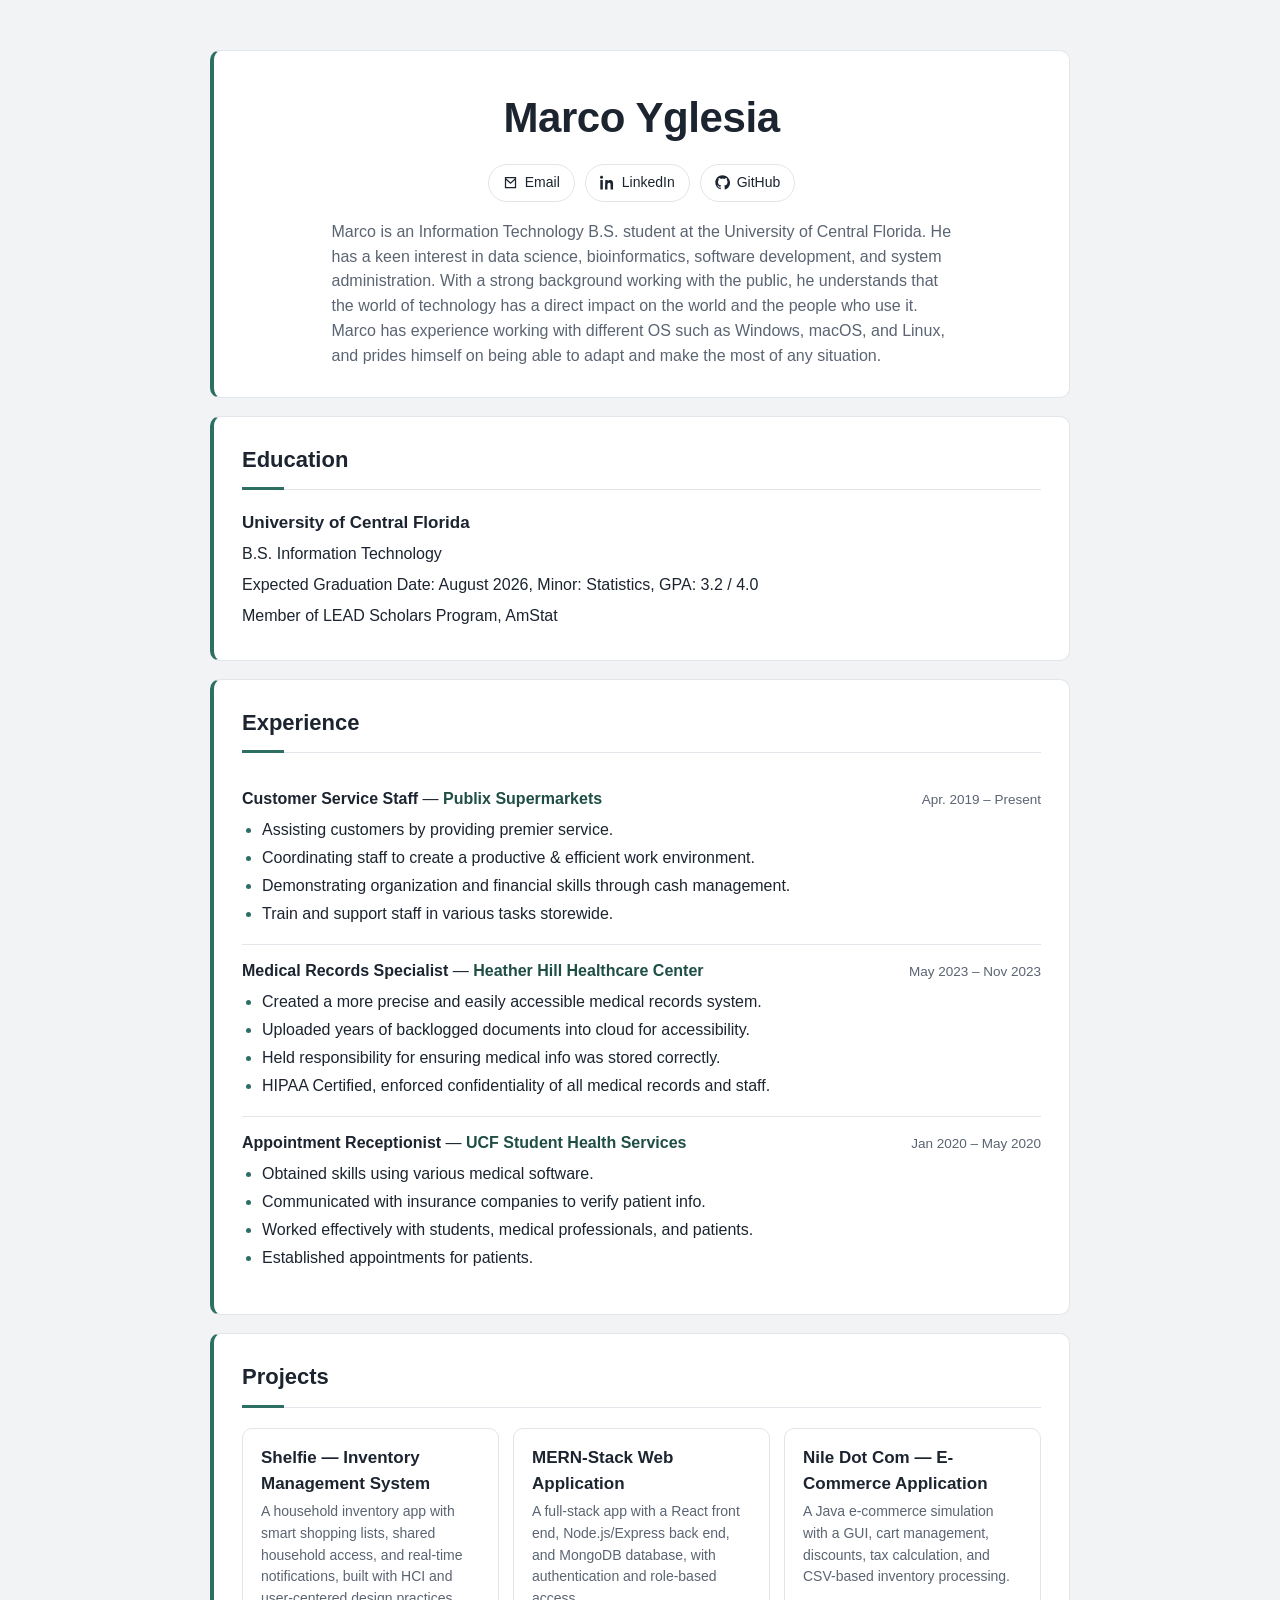
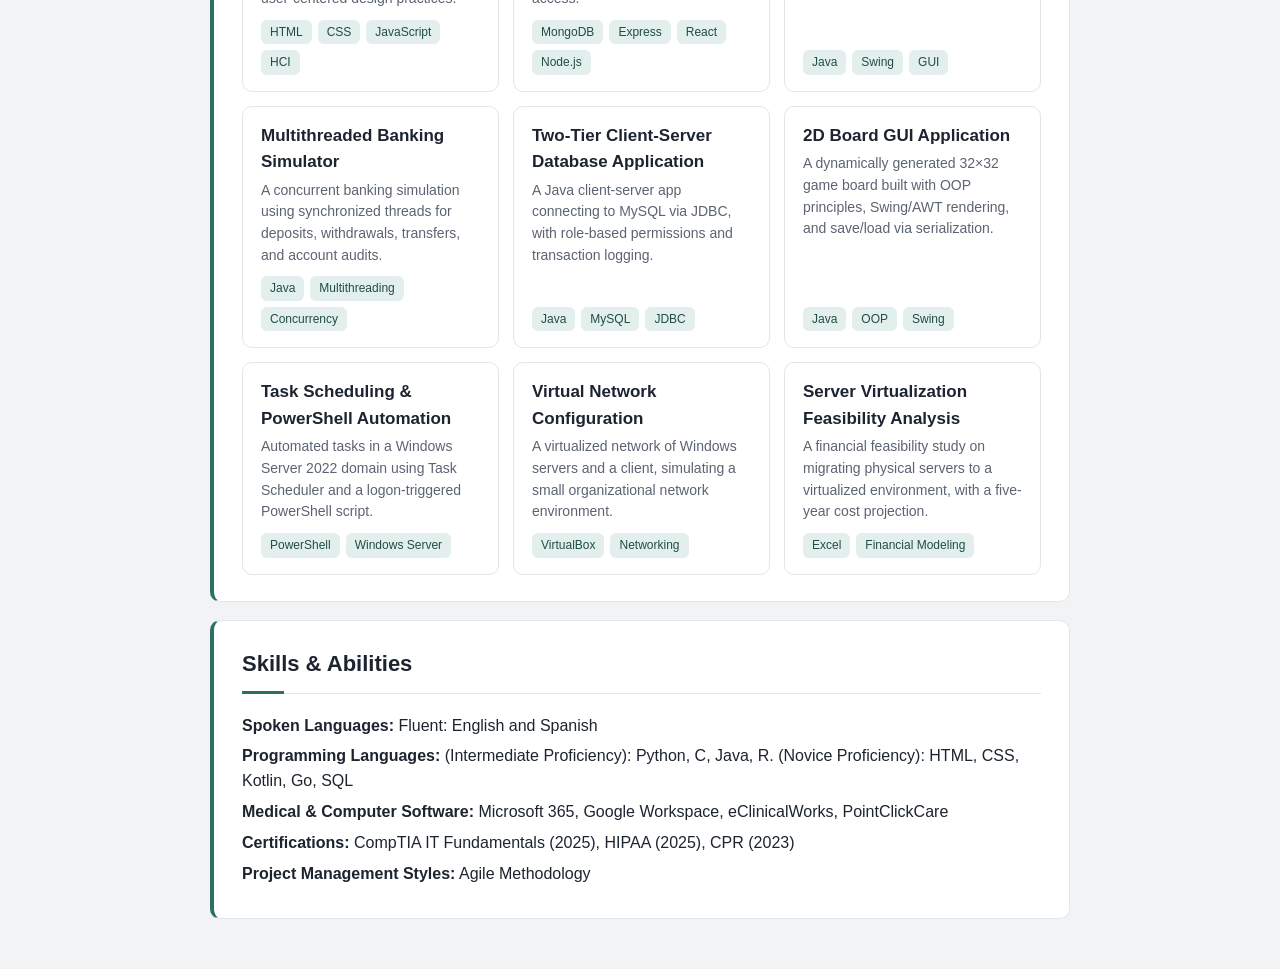
==== commit 9ed03fa8: "Update index.html" ====
--- a/index.html
+++ b/index.html
@@ -18,15 +18,15 @@
         <address>
             <div class="contact-row">
                 <a class="contact-pill" href="mailto:ma993058@ucf.edu" target="_blank">
-                    <svg viewBox="0 0 24 24" fill="none" stroke="currentColor" stroke-width="2"><path d="M4 4h16v16H4z"/><path d="m4 6 8 7 8-7"/></svg>
+                    <svg width="13" height="13" viewBox="0 0 24 24" fill="none" stroke="currentColor" stroke-width="2"><path d="M4 4h16v16H4z"/><path d="m4 6 8 7 8-7"/></svg>
                     Email
                 </a>
                 <a class="contact-pill" href="https://www.linkedin.com/in/marco-yglesia-aba0831a2/" target="_blank">
-                    <svg viewBox="0 0 24 24" fill="currentColor"><path d="M4.98 3.5C4.98 4.88 3.9 6 2.5 6S0 4.88 0 3.5 1.12 1 2.5 1s2.48 1.12 2.48 2.5zM.5 8h4V23h-4zM8.5 8h3.8v2.05h.05c.53-1 1.83-2.05 3.77-2.05 4.03 0 4.78 2.66 4.78 6.12V23h-4v-6.9c0-1.65-.03-3.77-2.3-3.77-2.3 0-2.65 1.8-2.65 3.65V23h-4z"/></svg>
+                    <svg width="13" height="13" viewBox="0 0 24 24" fill="currentColor"><path d="M4.98 3.5C4.98 4.88 3.9 6 2.5 6S0 4.88 0 3.5 1.12 1 2.5 1s2.48 1.12 2.48 2.5zM.5 8h4V23h-4zM8.5 8h3.8v2.05h.05c.53-1 1.83-2.05 3.77-2.05 4.03 0 4.78 2.66 4.78 6.12V23h-4v-6.9c0-1.65-.03-3.77-2.3-3.77-2.3 0-2.65 1.8-2.65 3.65V23h-4z"/></svg>
                     LinkedIn
                 </a>
                 <a class="contact-pill" href="https://github.com/" target="_blank">
-                    <svg viewBox="0 0 24 24" fill="currentColor"><path d="M12 .5C5.7.5.5 5.7.5 12c0 5.1 3.3 9.4 7.9 10.9.6.1.8-.2.8-.6v-2.2c-3.2.7-3.9-1.4-3.9-1.4-.5-1.3-1.3-1.7-1.3-1.7-1.1-.7.1-.7.1-.7 1.2.1 1.8 1.2 1.8 1.2 1 1.8 2.8 1.3 3.4 1 .1-.8.4-1.3.8-1.6-2.6-.3-5.3-1.3-5.3-5.7 0-1.3.4-2.3 1.2-3.1-.1-.3-.5-1.5.1-3.1 0 0 1-.3 3.3 1.2a11 11 0 0 1 6 0c2.3-1.5 3.3-1.2 3.3-1.2.6 1.6.2 2.8.1 3.1.8.8 1.2 1.9 1.2 3.1 0 4.4-2.7 5.4-5.3 5.7.4.4.8 1.1.8 2.2v3.3c0 .4.2.7.8.6 4.6-1.5 7.9-5.8 7.9-10.9C23.5 5.7 18.3.5 12 .5z"/></svg>
+                    <svg width="13" height="13" viewBox="0 0 24 24" fill="currentColor"><path d="M12 .5C5.7.5.5 5.7.5 12c0 5.1 3.3 9.4 7.9 10.9.6.1.8-.2.8-.6v-2.2c-3.2.7-3.9-1.4-3.9-1.4-.5-1.3-1.3-1.7-1.3-1.7-1.1-.7.1-.7.1-.7 1.2.1 1.8 1.2 1.8 1.2 1 1.8 2.8 1.3 3.4 1 .1-.8.4-1.3.8-1.6-2.6-.3-5.3-1.3-5.3-5.7 0-1.3.4-2.3 1.2-3.1-.1-.3-.5-1.5.1-3.1 0 0 1-.3 3.3 1.2a11 11 0 0 1 6 0c2.3-1.5 3.3-1.2 3.3-1.2.6 1.6.2 2.8.1 3.1.8.8 1.2 1.9 1.2 3.1 0 4.4-2.7 5.4-5.3 5.7.4.4.8 1.1.8 2.2v3.3c0 .4.2.7.8.6 4.6-1.5 7.9-5.8 7.9-10.9C23.5 5.7 18.3.5 12 .5z"/></svg>
                     GitHub
                 </a>
             </div>
--- a/ResumeStyle.css
+++ b/ResumeStyle.css
@@ -1,79 +1,235 @@
+/* ---------- Design tokens ---------- */
+:root {
+    --bg: #F1F3F5;
+    --surface: #FFFFFF;
+    --ink: #1C2430;
+    --muted: #5B6472;
+    --accent: #2E6F63;
+    --accent-ink: #1F4E45;
+    --accent-soft: #E3EFEC;
+    --border: #E2E5EA;
+}
+
+* {
+    box-sizing: border-box;
+}
+
 body {
-    font-family: Arial, Helvetica, sans-serif;
-    background-color: LightGrey;
+    font-family: "Inter", Arial, Helvetica, sans-serif;
+    background-color: var(--bg);
+    color: var(--ink);
     margin: 0;
-    padding: 15px;
-}
-
-body, main {
-    line-height: 1.3;
-}
-
-h1, h2, h3, p {
-    margin: 5px 0;
+    padding: 32px 16px;
+    line-height: 1.55;
+}
+
+main {
+    line-height: 1.55;
+}
+
+.wrap {
+    max-width: 860px;
+    margin: 0 auto;
+}
+
+h1, h2, h3 {
+    font-family: "Space Grotesk", "Trebuchet MS", Arial, sans-serif;
+    color: var(--ink);
 }
 
 p {
-    margin: 3px 0;
-}
-
+    margin: 6px 0;
+}
+
+a {
+    color: var(--accent-ink);
+}
+
+a:hover {
+    color: var(--accent);
+}
+
+a:focus-visible, button:focus-visible {
+    outline: 2px solid var(--accent);
+    outline-offset: 2px;
+}
+
+/* ---------- Cards / sections ---------- */
+.card {
+    background: var(--surface);
+    border: 1px solid var(--border);
+    border-left: 4px solid var(--accent);
+    border-radius: 10px;
+    padding: 26px 28px;
+    margin: 18px 0;
+}
+
+header.card {
+    text-align: center;
+    border-left: 4px solid var(--accent);
+    padding: 34px 28px 28px;
+}
+
+h1 {
+    font-size: 42px;
+    font-weight: 700;
+    margin: 0 0 14px 0;
+    letter-spacing: -0.01em;
+}
+
+header.card > p {
+    max-width: 620px;
+    margin: 18px auto 0;
+    color: var(--muted);
+    text-align: left;
+}
+
+h2 {
+    font-size: 22px;
+    font-weight: 700;
+    margin: 0 0 20px 0;
+    padding-bottom: 12px;
+    position: relative;
+    border-bottom: 1px solid var(--border);
+}
+
+h2::after {
+    content: "";
+    position: absolute;
+    left: 0;
+    bottom: -1px;
+    width: 42px;
+    height: 3px;
+    background: var(--accent);
+}
+
+h3 {
+    font-size: 17px;
+    margin: 0 0 4px 0;
+}
+
+/* ---------- Contact row ---------- */
 address {
     font-style: normal;
-    text-align: center;
+}
+
+.contact-row {
+    display: flex;
+    justify-content: center;
+    flex-wrap: wrap;
+    gap: 10px;
+}
+
+.contact-pill {
+    display: inline-flex;
+    align-items: center;
+    gap: 7px;
+    padding: 7px 14px;
+    border: 1px solid var(--border);
+    border-radius: 999px;
+    color: var(--ink);
+    text-decoration: none;
+    font-size: 14px;
+    font-weight: 500;
+    transition: border-color 0.15s ease, background 0.15s ease;
+}
+
+.contact-pill:hover {
+    border-color: var(--accent);
+    background: var(--accent-soft);
+    color: var(--accent-ink);
+}
+
+.contact-pill svg {
+    width: 15px;
+    height: 15px;
+    flex-shrink: 0;
+}
+
+/* ---------- Experience ---------- */
+.job {
+    padding: 14px 0;
+}
+
+.job + .job {
+    border-top: 1px solid var(--border);
+}
+
+.job-heading {
+    display: flex;
+    flex-wrap: wrap;
+    align-items: baseline;
+    justify-content: space-between;
+    gap: 6px 16px;
+    margin-bottom: 6px;
+}
+
+.job-role {
+    font-weight: 700;
+    font-size: 16px;
+}
+
+.job-company {
+    color: var(--accent-ink);
+    font-weight: 600;
+}
+
+.job-dates {
+    color: var(--muted);
+    font-size: 13.5px;
+    white-space: nowrap;
 }
 
 ul {
-    margin: 4px 0 10px 0;
+    margin: 4px 0 4px 0;
     padding-left: 20px;
 }
 
 li {
-    margin: 2px 0;
-}
-
-.card {
-    background: #ffffff;
-    border: 1px solid #e5e7eb;
-    border-radius: 12px;
-    padding: 14px;
-    margin: 5px;
-}
-
-h1 {
-    text-align: center;
-    font-size: 50px;
-    margin: 10px 0;
-}
-
-h2 {
-    border-bottom: lightgray 3px solid;
-    padding-bottom: 4px;
-}
-
-/* Projects */
+    margin: 3px 0;
+}
+
+li::marker {
+    color: var(--accent);
+}
+
+/* ---------- Projects ---------- */
 .project-grid {
     display: grid;
-    grid-template-columns: repeat(auto-fill, minmax(260px, 1fr));
-    gap: 12px;
-    margin-top: 10px;
+    grid-template-columns: repeat(auto-fill, minmax(250px, 1fr));
+    gap: 14px;
 }
 
 .project {
-    border: 1px solid #e5e7eb;
+    border: 1px solid var(--border);
     border-radius: 10px;
-    padding: 12px 14px;
-    background: #fafafa;
-}
-
-.project h3 {
-    margin: 0 0 6px 0;
-    font-size: 17px;
+    padding: 16px 18px;
+    background: var(--surface);
+    transition: border-color 0.15s ease, transform 0.15s ease;
+    display: flex;
+    flex-direction: column;
+}
+
+.project:hover {
+    border-color: var(--accent);
+    transform: translateY(-2px);
+}
+
+.project h3 a {
+    color: var(--ink);
+    text-decoration: none;
+}
+
+.project h3 a:hover {
+    color: var(--accent-ink);
+    text-decoration: underline;
 }
 
 .project p {
-    margin: 0 0 8px 0;
     font-size: 14px;
-    color: #333;
+    color: var(--muted);
+    margin: 0 0 10px 0;
+    flex-grow: 1;
 }
 
 .tags {
@@ -83,39 +239,79 @@
 }
 
 .tag {
-    background: #eef2f7;
-    color: #2d3a4a;
+    background: var(--accent-soft);
+    color: var(--accent-ink);
     border-radius: 6px;
-    padding: 2px 8px;
+    padding: 3px 9px;
     font-size: 12px;
+    font-weight: 500;
     white-space: nowrap;
 }
 
+/* ---------- Project detail pages ---------- */
+.back-link {
+    display: inline-flex;
+    align-items: center;
+    gap: 6px;
+    font-size: 14px;
+    font-weight: 600;
+    text-decoration: none;
+    color: var(--accent-ink);
+    margin-bottom: 18px;
+}
+
+.back-link:hover {
+    text-decoration: underline;
+}
+
+.detail-title {
+    font-size: 30px;
+    margin: 0 0 12px 0;
+}
+
+.detail-summary {
+    color: var(--ink);
+    font-size: 15.5px;
+    max-width: 680px;
+}
+
+.detail-section {
+    margin-top: 22px;
+}
+
+.detail-section h2 {
+    font-size: 17px;
+    margin-bottom: 12px;
+    padding-bottom: 8px;
+}
+
+.detail-section h2::after {
+    width: 30px;
+    height: 2px;
+}
+
+/* ---------- Responsive ---------- */
 @media screen and (max-width: 412px) {
     body {
-        padding: 10px;
+        padding: 16px 10px;
     }
     h1 {
         font-size: 30px;
     }
     .card {
-        padding: 10px;
-        border-radius: 10px;
+        padding: 18px 16px;
     }
     .project-grid {
         grid-template-columns: 1fr;
     }
-}
-
-@media screen and (max-width: 1024px) {
+    .job-heading {
+        flex-direction: column;
+        gap: 2px;
+    }
+}
+
+@media screen and (max-width: 1024px) and (min-width: 413px) {
     body {
-        padding: 25px;
-    }
-    h1 {
-        font-size: 55px;
-    }
-    .card {
-        padding: 20px;
-        border-radius: 15px;
-    }
-}
+        padding: 24px 18px;
+    }
+}
